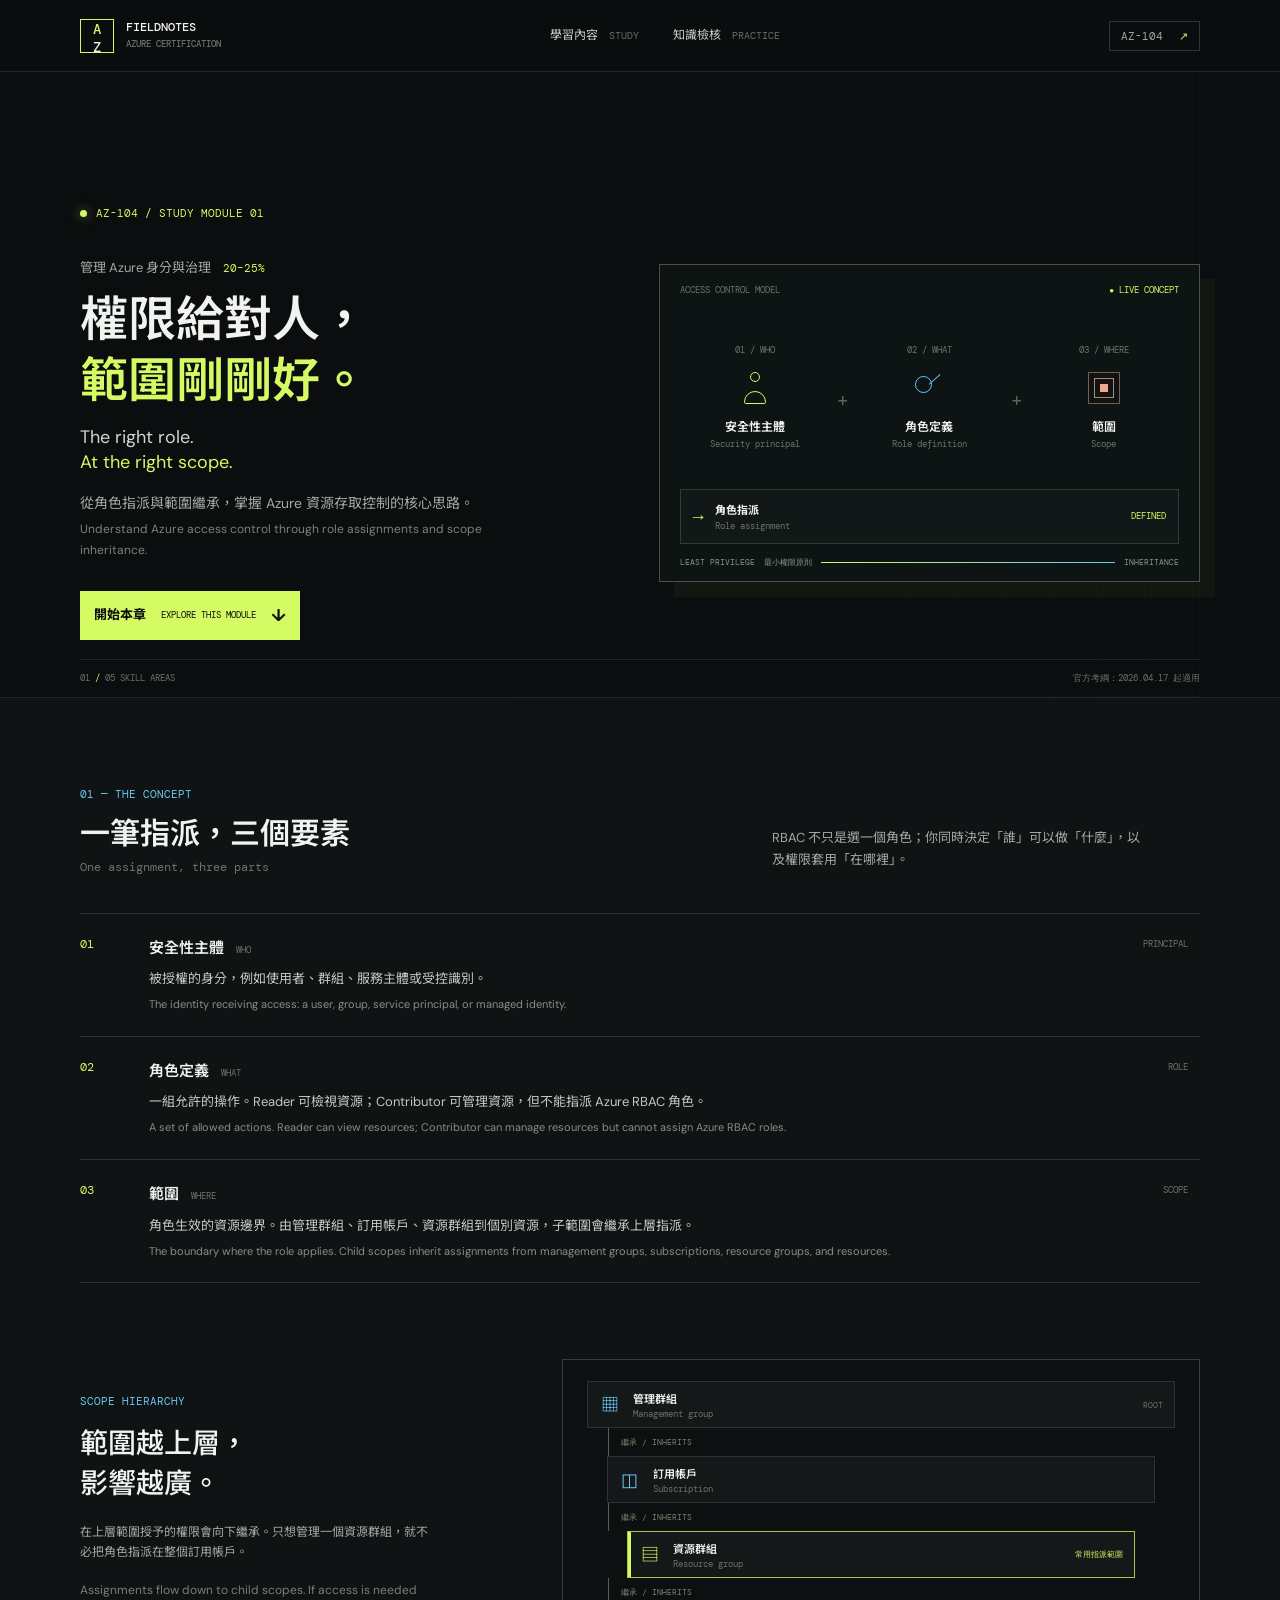
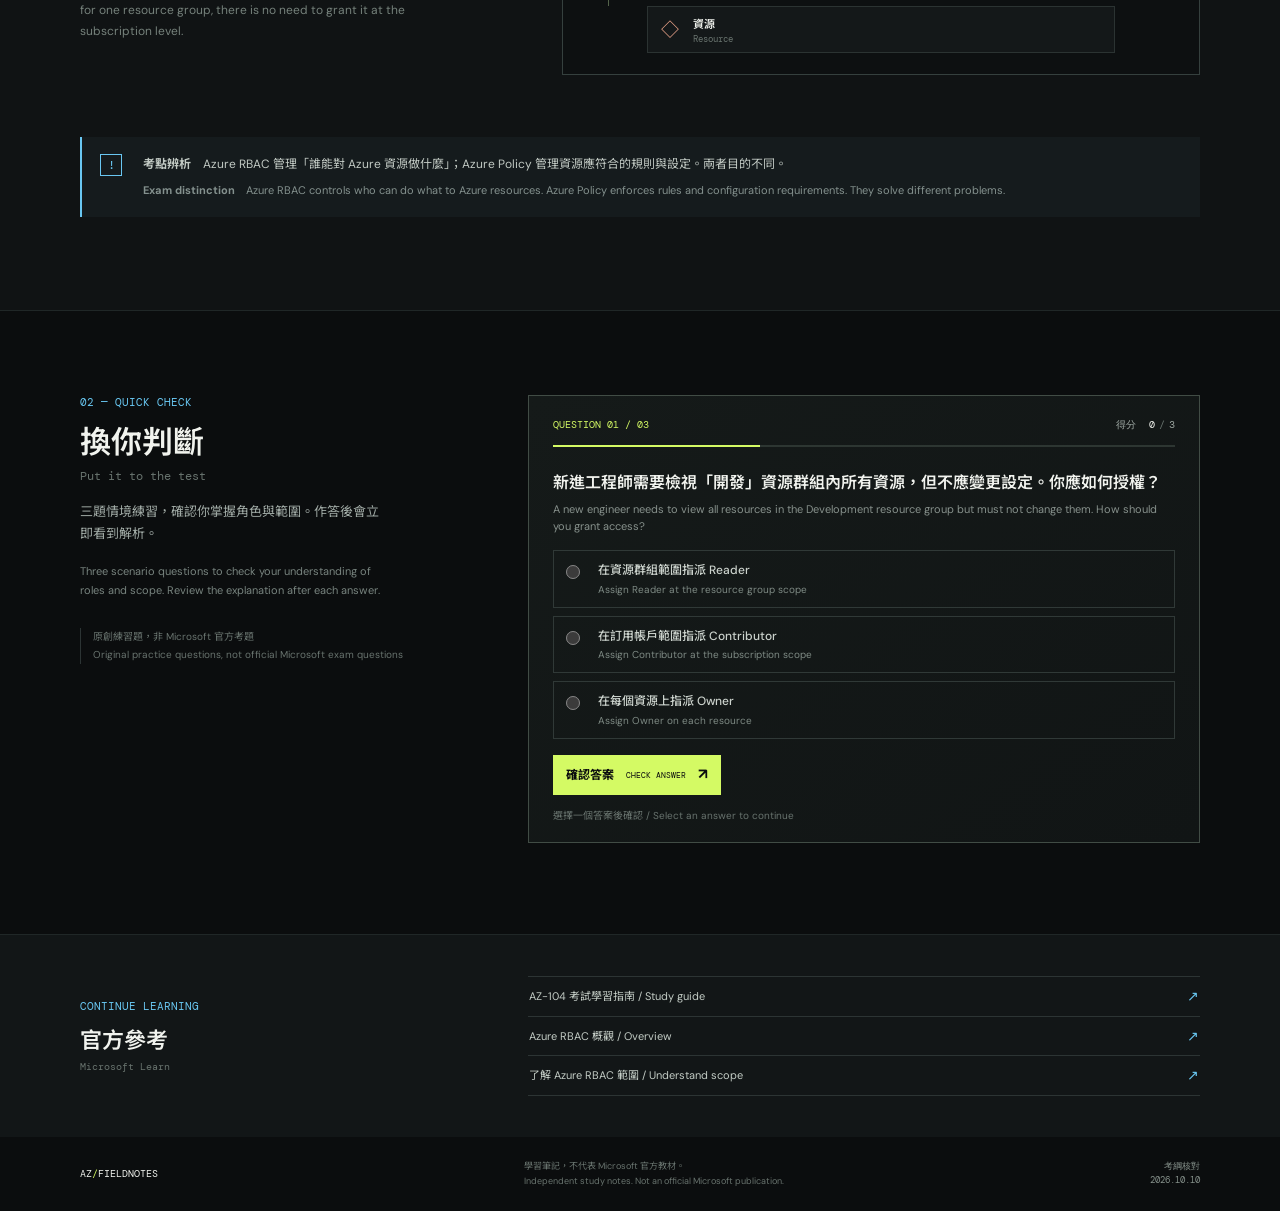
==== index.html @ 45dfb0d2 "feat: add interactive quiz for Azure RBAC concepts with multilingual support - Implemented a quiz fe" ====
<!doctype html>
<html lang="zh-Hant">
  <head>
    <meta charset="utf-8">
    <meta name="viewport" content="width=device-width, initial-scale=1">
    <meta name="theme-color" content="#0b0d0e">
    <meta name="description" content="AZ-104 Azure RBAC 與權限範圍的繁體中文及英文並列學習筆記與互動練習。">
    <link rel="icon" href="data:,">
    <title>RBAC 與權限範圍 | AZ-104 Fieldnotes</title>
    <link rel="preconnect" href="https://fonts.googleapis.com">
    <link rel="preconnect" href="https://fonts.gstatic.com" crossorigin>
    <link href="https://fonts.googleapis.com/css2?family=DM+Mono:wght@400;500&family=DM+Sans:wght@400;500;600;700&family=Noto+Sans+TC:wght@400;500;600;700&display=swap" rel="stylesheet">
    <link rel="stylesheet" href="styles.css">
    <script src="app.js" defer></script>
  </head>
  <body>
    <header class="topbar">
      <a class="brand" href="#top" aria-label="AZ-104 Fieldnotes 首頁">
        <span class="brand-mark">A<span>Z</span></span>
        <span class="brand-name">FIELDNOTES<span>AZURE CERTIFICATION</span></span>
      </a>
      <nav class="top-nav" aria-label="主要導覽">
        <a href="#lesson">學習內容 <span>STUDY</span></a>
        <a href="#practice">知識檢核 <span>PRACTICE</span></a>
      </nav>
      <a class="top-exam" href="https://learn.microsoft.com/zh-tw/credentials/certifications/exams/az-104/" target="_blank" rel="noreferrer">
        AZ-104 <span aria-hidden="true">↗</span>
      </a>
    </header>

    <main id="top">
      <section class="hero wrap" aria-labelledby="page-title">
        <div class="hero-copy">
          <div class="eyebrow"><span class="eyebrow-dot"></span> AZ-104 / STUDY MODULE 01</div>
          <p class="hero-kicker">管理 Azure 身分與治理 <span>20–25%</span></p>
          <h1 id="page-title">權限給對人，<br><em>範圍剛剛好。</em></h1>
          <p class="hero-english">The right role.<br><em>At the right scope.</em></p>
          <p class="hero-summary">從角色指派與範圍繼承，掌握 Azure 資源存取控制的核心思路。</p>
          <p class="hero-summary hero-summary-en">Understand Azure access control through role assignments and scope inheritance.</p>
          <a class="primary-link" href="#lesson">開始本章 <span>EXPLORE THIS MODULE</span><b aria-hidden="true">↓</b></a>
        </div>

        <div class="hero-visual" aria-label="Azure RBAC 角色指派由安全性主體、角色與範圍組成">
          <div class="visual-head"><span>ACCESS CONTROL MODEL</span><span class="live-dot">● LIVE CONCEPT</span></div>
          <div class="assignment-equation">
            <div class="equation-part principal-part">
              <span class="part-index">01 / WHO</span>
              <span class="part-icon icon-person" aria-hidden="true"><i></i><b></b></span>
              <strong>安全性主體</strong>
              <small>Security principal</small>
            </div>
            <span class="equation-plus" aria-hidden="true">+</span>
            <div class="equation-part role-part">
              <span class="part-index">02 / WHAT</span>
              <span class="part-icon icon-key" aria-hidden="true"><i></i><b></b></span>
              <strong>角色定義</strong>
              <small>Role definition</small>
            </div>
            <span class="equation-plus" aria-hidden="true">+</span>
            <div class="equation-part scope-part">
              <span class="part-index">03 / WHERE</span>
              <span class="part-icon icon-scope" aria-hidden="true"><i></i><b></b><em></em></span>
              <strong>範圍</strong>
              <small>Scope</small>
            </div>
          </div>
          <div class="visual-result"><span class="result-arrow" aria-hidden="true">→</span><span><b>角色指派</b><small>Role assignment</small></span><span class="result-state">DEFINED</span></div>
          <div class="visual-foot"><span>LEAST PRIVILEGE</span><span>最小權限原則</span><span class="foot-line"></span><span>INHERITANCE</span></div>
        </div>
        <div class="hero-meta"><span>01 <i>/</i> 05 SKILL AREAS</span><span>官方考綱：2026.04.17 起適用</span></div>
      </section>

      <section class="lesson-section" id="lesson" aria-labelledby="lesson-title">
        <div class="wrap">
          <div class="section-heading">
            <div><p class="section-index">01 — THE CONCEPT</p><h2 id="lesson-title">一筆指派，三個要素<span>One assignment, three parts</span></h2></div>
            <p class="section-intro">RBAC 不只是選一個角色；你同時決定「誰」可以做「什麼」，以及權限套用「在哪裡」。</p>
          </div>

          <div class="concept-grid">
            <article class="concept-item">
              <span class="concept-number">01</span>
              <div><h3>安全性主體 <small>WHO</small></h3><p>被授權的身分，例如使用者、群組、服務主體或受控識別。</p><p class="english-copy">The identity receiving access: a user, group, service principal, or managed identity.</p></div>
              <span class="concept-code">PRINCIPAL</span>
            </article>
            <article class="concept-item">
              <span class="concept-number">02</span>
              <div><h3>角色定義 <small>WHAT</small></h3><p>一組允許的操作。Reader 可檢視資源；Contributor 可管理資源，但不能指派 Azure RBAC 角色。</p><p class="english-copy">A set of allowed actions. Reader can view resources; Contributor can manage resources but cannot assign Azure RBAC roles.</p></div>
              <span class="concept-code">ROLE</span>
            </article>
            <article class="concept-item">
              <span class="concept-number">03</span>
              <div><h3>範圍 <small>WHERE</small></h3><p>角色生效的資源邊界。由管理群組、訂用帳戶、資源群組到個別資源，子範圍會繼承上層指派。</p><p class="english-copy">The boundary where the role applies. Child scopes inherit assignments from management groups, subscriptions, resource groups, and resources.</p></div>
              <span class="concept-code">SCOPE</span>
            </article>
          </div>

          <div class="scope-block">
            <div class="scope-copy"><p class="section-index">SCOPE HIERARCHY</p><h3>範圍越上層，<br>影響越廣。</h3><p>在上層範圍授予的權限會向下繼承。只想管理一個資源群組，就不必把角色指派在整個訂用帳戶。</p><p class="english-copy">Assignments flow down to child scopes. If access is needed for one resource group, there is no need to grant it at the subscription level.</p></div>
            <div class="scope-diagram" aria-label="Azure RBAC 權限範圍由管理群組到訂用帳戶、資源群組、資源逐層縮小">
              <div class="scope-level level-management"><span class="scope-glyph">▦</span><span><b>管理群組</b><small>Management group</small></span><span class="level-tag">ROOT</span></div>
              <div class="scope-branch"><span></span><i>繼承 / INHERITS</i></div>
              <div class="scope-level level-subscription"><span class="scope-glyph">◫</span><span><b>訂用帳戶</b><small>Subscription</small></span></div>
              <div class="scope-branch"><span></span><i>繼承 / INHERITS</i></div>
              <div class="scope-level level-group"><span class="scope-glyph">▤</span><span><b>資源群組</b><small>Resource group</small></span><span class="level-tag target-tag">常用指派範圍</span></div>
              <div class="scope-branch"><span></span><i>繼承 / INHERITS</i></div>
              <div class="scope-level level-resource"><span class="scope-glyph">◇</span><span><b>資源</b><small>Resource</small></span></div>
            </div>
          </div>

          <aside class="exam-note">
            <span class="note-mark">!</span>
            <p><b>考點辨析</b>　Azure RBAC 管理「誰能對 Azure 資源做什麼」；Azure Policy 管理資源應符合的規則與設定。兩者目的不同。</p>
            <p class="english-copy"><b>Exam distinction</b>　Azure RBAC controls who can do what to Azure resources. Azure Policy enforces rules and configuration requirements. They solve different problems.</p>
          </aside>
        </div>
      </section>

      <section class="practice-section" id="practice" aria-labelledby="practice-title">
        <div class="wrap practice-wrap">
          <div class="practice-intro">
            <p class="section-index">02 — QUICK CHECK</p>
            <h2 id="practice-title">換你判斷<span>Put it to the test</span></h2>
            <p>三題情境練習，確認你掌握角色與範圍。作答後會立即看到解析。</p>
            <p class="english-copy">Three scenario questions to check your understanding of roles and scope. Review the explanation after each answer.</p>
            <div class="practice-disclaimer">原創練習題，非 Microsoft 官方考題<br>Original practice questions, not official Microsoft exam questions</div>
          </div>

          <div class="quiz-panel" aria-live="polite">
            <div class="quiz-topline"><span id="question-count">QUESTION 01 / 03</span><span class="quiz-score">得分 <b id="score">0</b><i>/</i>3</span></div>
            <div class="quiz-progress" aria-hidden="true"><span id="progress-bar"></span></div>
            <div id="question-area"></div>
            <div id="feedback" class="feedback" hidden></div>
            <div class="quiz-actions"><button class="check-button" id="check-answer" type="button">確認答案 <span>CHECK ANSWER</span><b aria-hidden="true">↗</b></button><button class="next-button" id="next-question" type="button" hidden>下一題 <span>NEXT QUESTION</span><b aria-hidden="true">→</b></button></div>
            <p class="quiz-hint" id="quiz-hint">選擇一個答案後確認 / Select an answer to continue</p>
          </div>
        </div>
      </section>

      <section class="sources-section" aria-labelledby="sources-title">
        <div class="wrap sources-wrap">
          <div><p class="section-index">CONTINUE LEARNING</p><h2 id="sources-title">官方參考<span>Microsoft Learn</span></h2></div>
          <div class="source-links">
            <a href="https://learn.microsoft.com/en-us/credentials/certifications/resources/study-guides/az-104" target="_blank" rel="noreferrer"><span>AZ-104 考試學習指南 / Study guide</span><b aria-hidden="true">↗</b></a>
            <a href="https://learn.microsoft.com/en-us/azure/role-based-access-control/overview" target="_blank" rel="noreferrer"><span>Azure RBAC 概觀 / Overview</span><b aria-hidden="true">↗</b></a>
            <a href="https://learn.microsoft.com/en-us/azure/role-based-access-control/scope-overview" target="_blank" rel="noreferrer"><span>了解 Azure RBAC 範圍 / Understand scope</span><b aria-hidden="true">↗</b></a>
          </div>
        </div>
      </section>
    </main>

    <footer class="footer wrap"><a class="footer-brand" href="#top">AZ<span>/</span>FIELDNOTES</a><span>學習筆記，不代表 Microsoft 官方教材。<br>Independent study notes. Not an official Microsoft publication.</span><span class="updated">考綱核對<br>2026.10.10</span></footer>
  </body>
</html>
---- styles.css ----
@import url('https://fonts.googleapis.com/css2?family=DM+Mono:wght@400;500&family=DM+Sans:wght@400;500;600;700&family=Noto+Sans+TC:wght@400;500;600;700&display=swap');

:root {
  color-scheme: dark;
  --ink: #0b0d0e;
  --ink-raised: #111516;
  --panel: #151a1b;
  --line: #2c3434;
  --line-soft: #202727;
  --white: #f1f3ee;
  --muted: #a0aaa5;
  --quiet: #68736e;
  --lime: #d4fa64;
  --azure: #69c7f2;
  --red: #ff806e;
  --font-body: 'DM Sans', 'Noto Sans TC', sans-serif;
  --font-mono: 'DM Mono', monospace;
}

* { box-sizing: border-box; }
[hidden] { display: none !important; }
html { scroll-behavior: smooth; scroll-padding-top: 82px; }
body { margin: 0; background: var(--ink); color: var(--white); font-family: var(--font-body); font-size: 15px; line-height: 1.7; }
button, a { font: inherit; }
a { color: inherit; }
.wrap { width: min(1120px, calc(100% - 64px)); margin-inline: auto; }

.topbar { height: 72px; padding: 0 max(32px, calc((100vw - 1120px) / 2)); display: flex; align-items: center; justify-content: space-between; border-bottom: 1px solid var(--line-soft); background: rgba(11, 13, 14, .94); position: sticky; top: 0; z-index: 10; backdrop-filter: blur(14px); }
.brand { display: flex; align-items: center; gap: 12px; text-decoration: none; }
.brand-mark { width: 34px; height: 34px; display: grid; place-items: center; border: 1px solid var(--lime); color: var(--lime); font: 500 14px var(--font-mono); letter-spacing: 0; }
.brand-mark span { color: var(--white); }
.brand-name { font: 500 12px/1.3 var(--font-mono); letter-spacing: 0; }
.brand-name span { display: block; margin-top: 3px; color: var(--quiet); font-size: 9px; }
.top-nav { display: flex; align-items: center; gap: 34px; }
.top-nav a { color: #cad0ca; font-size: 12px; text-decoration: none; }
.top-nav a span { margin-left: 8px; color: var(--quiet); font: 10px var(--font-mono); }
.top-exam { border: 1px solid var(--line); padding: 7px 11px; color: var(--muted); font: 11px var(--font-mono); text-decoration: none; }
.top-exam span { padding-left: 9px; color: var(--lime); }

.hero { min-height: 625px; padding-top: 77px; display: grid; grid-template-columns: 1fr 1.06fr; column-gap: 68px; align-items: center; position: relative; background-image: linear-gradient(rgba(226, 244, 225, .027) 1px, transparent 1px), linear-gradient(90deg, rgba(226, 244, 225, .027) 1px, transparent 1px); background-size: 48px 48px; background-position: center 0; }
.hero::before { content: ''; position: absolute; inset: 0; pointer-events: none; background: linear-gradient(90deg, var(--ink) 0%, rgba(11, 13, 14, .88) 37%, rgba(11, 13, 14, .4) 100%); }
.hero-copy, .hero-visual { position: relative; z-index: 1; }
.eyebrow, .section-index { color: var(--lime); font: 11px var(--font-mono); letter-spacing: 0; }
.eyebrow { display: flex; align-items: center; gap: 9px; }
.eyebrow-dot { width: 7px; height: 7px; border-radius: 50%; background: var(--lime); box-shadow: 0 0 12px rgba(212, 250, 100, .56); }
.hero-kicker { margin: 37px 0 11px; color: var(--muted); font-size: 13px; }
.hero-kicker span { margin-left: 9px; color: var(--lime); font: 11px var(--font-mono); }
h1 { margin: 0; font-size: 48px; line-height: 1.27; font-weight: 600; letter-spacing: 0; }
h1 em, .hero-english em { color: var(--lime); font-style: normal; }
.hero-english { margin: 13px 0 17px; color: #d1d8d1; font-size: 18px; line-height: 1.4; }
.hero-english em { color: var(--lime); }
.hero-summary { max-width: 430px; margin: 0; color: var(--muted); font-size: 14px; }
.hero-summary-en { margin-top: 3px; color: #78837e; font-size: 12px; }
.primary-link { display: inline-flex; align-items: center; gap: 15px; margin-top: 31px; padding: 10px 14px; background: var(--lime); color: var(--ink); font-size: 13px; font-weight: 700; text-decoration: none; transition: background .2s, transform .2s; }
.primary-link:hover { background: #e1ff91; transform: translateY(-2px); }
.primary-link span { font: 9px var(--font-mono); }
.primary-link b { font-size: 17px; }

.hero-visual { min-height: 294px; padding: 19px 20px 13px; border: 1px solid #46524b; background: rgba(16, 21, 21, .92); box-shadow: 15px 15px 0 rgba(212, 250, 100, .045); animation: rise-in .65s ease-out both; }
.visual-head, .visual-foot { display: flex; align-items: center; justify-content: space-between; color: var(--quiet); font: 9px var(--font-mono); }
.live-dot { color: var(--lime); }
.live-dot::first-letter { font-size: 8px; }
.assignment-equation { display: flex; align-items: center; justify-content: space-between; gap: 9px; padding: 48px 4px 39px; }
.equation-part { width: 29%; display: flex; flex-direction: column; align-items: center; text-align: center; }
.part-index { margin-bottom: 15px; color: var(--quiet); font: 9px var(--font-mono); }
.equation-part strong { margin-top: 12px; font-size: 12px; font-weight: 600; }
.equation-part small { color: var(--quiet); font: 9px var(--font-mono); }
.equation-plus { margin-top: 7px; color: #58645e; font: 19px var(--font-mono); }
.part-icon { height: 34px; width: 34px; display: block; position: relative; color: var(--lime); }
.icon-person i { position: absolute; top: 1px; left: 12px; width: 10px; height: 10px; border: 1px solid currentColor; border-radius: 50%; }
.icon-person b { position: absolute; bottom: 1px; left: 6px; width: 22px; height: 13px; border: 1px solid currentColor; border-radius: 13px 13px 2px 2px; }
.icon-key i { position: absolute; top: 5px; left: 3px; width: 17px; height: 17px; border: 1px solid currentColor; border-radius: 50%; }
.icon-key b { position: absolute; top: 13px; left: 17px; width: 15px; height: 1px; background: currentColor; transform: rotate(-42deg); transform-origin: left; }
.icon-scope i, .icon-scope b, .icon-scope em { position: absolute; display: block; border: 1px solid currentColor; }
.icon-scope i { inset: 1px; opacity: .5; }
.icon-scope b { inset: 7px; opacity: .75; }
.icon-scope em { inset: 13px; background: currentColor; }
.role-part .part-icon { color: var(--azure); }
.scope-part .part-icon { color: #f2a78d; }
.visual-result { display: flex; align-items: center; gap: 12px; padding: 11px 12px; border: 1px solid #303a37; background: #121817; }
.result-arrow { color: var(--lime); font: 18px var(--font-mono); }
.visual-result b, .visual-result small { display: block; }
.visual-result b { font-size: 11px; }
.visual-result small { color: var(--quiet); font: 9px var(--font-mono); }
.result-state { margin-left: auto; color: var(--lime); font: 9px var(--font-mono); }
.visual-foot { gap: 9px; margin-top: 13px; color: #89948e; font-size: 8px; }
.visual-foot span:nth-last-child(2) { color: var(--azure); }
.foot-line { flex: 1; height: 1px; background: linear-gradient(90deg, var(--lime), var(--azure)); }
.hero-meta { position: absolute; bottom: 0; left: 0; right: 0; display: flex; justify-content: space-between; padding: 12px 0; border-top: 1px solid var(--line-soft); color: var(--quiet); font: 9px var(--font-mono); }
.hero-meta i { color: var(--lime); font-style: normal; }

.lesson-section { padding: 89px 0 93px; border-top: 1px solid var(--line-soft); background: #101314; }
.section-heading { display: grid; grid-template-columns: 1.2fr .8fr; align-items: end; gap: 50px; margin-bottom: 38px; }
.section-index { margin: 0 0 13px; color: var(--azure); }
h2 { margin: 0; font-size: 30px; line-height: 1.35; font-weight: 600; letter-spacing: 0; }
h2 span { display: block; margin-top: 4px; color: var(--quiet); font: 12px var(--font-mono); }
.section-intro { max-width: 380px; margin: 0 0 3px; color: var(--muted); font-size: 13px; }
.concept-grid { border-top: 1px solid var(--line); }
.concept-item { display: grid; grid-template-columns: 52px 1fr auto; gap: 17px; align-items: start; padding: 22px 12px 22px 0; border-bottom: 1px solid var(--line); }
.concept-number { color: var(--lime); font: 12px var(--font-mono); }
.concept-item h3 { margin: 0 0 7px; font-size: 15px; font-weight: 600; }
.concept-item h3 small { margin-left: 8px; color: var(--quiet); font: 9px var(--font-mono); }
.concept-item p { max-width: 800px; margin: 0; color: #c1c9c3; font-size: 13px; }
.concept-item .english-copy { margin-top: 5px; color: #82908a; font-size: 11px; }
.concept-code { padding-top: 2px; color: var(--quiet); font: 9px var(--font-mono); }
.scope-block { display: grid; grid-template-columns: .78fr 1.22fr; gap: 74px; align-items: center; padding: 76px 0 58px; }
.scope-copy .section-index { margin-bottom: 16px; }
.scope-copy h3 { margin: 0; font-size: 28px; font-weight: 500; line-height: 1.45; }
.scope-copy > p:not(.section-index) { max-width: 355px; margin: 17px 0 0; color: var(--muted); font-size: 12px; }
.scope-copy .english-copy { color: #75817b !important; }
.scope-diagram { padding: 21px 24px; border: 1px solid #35403e; background: #0d1011; }
.scope-level { min-height: 47px; display: flex; align-items: center; gap: 12px; padding: 6px 11px; border: 1px solid #2b3332; background: #141819; }
.scope-glyph { width: 22px; color: var(--azure); font-size: 18px; text-align: center; }
.scope-level b, .scope-level small { display: block; }
.scope-level b { font-size: 11px; font-weight: 600; }
.scope-level small { color: var(--quiet); font: 9px var(--font-mono); }
.level-tag { margin-left: auto; color: var(--quiet); font: 8px var(--font-mono); }
.target-tag { color: var(--lime); }
.level-management { margin-inline: 0; }
.level-subscription { margin-inline: 20px; }
.level-group { margin-inline: 40px; border-color: #a6c64d; box-shadow: inset 3px 0 var(--lime); }
.level-resource { margin-inline: 60px; }
.level-group .scope-glyph { color: var(--lime); }
.level-resource .scope-glyph { color: #f2a78d; }
.scope-branch { height: 28px; margin-left: 21px; display: flex; align-items: center; gap: 12px; }
.scope-branch span { width: 1px; height: 100%; background: #53634a; }
.scope-branch i { color: #77836f; font: 8px var(--font-mono); font-style: normal; }
.exam-note { display: grid; grid-template-columns: 31px 1fr; align-items: start; column-gap: 12px; margin-top: 4px; padding: 17px 18px; border-left: 2px solid var(--azure); background: #151b1d; }
.note-mark { width: 22px; height: 22px; display: grid; place-items: center; border: 1px solid var(--azure); color: var(--azure); font: 12px var(--font-mono); }
.exam-note p { margin: 0; color: #c1c9c3; font-size: 12px; }
.exam-note .english-copy { grid-column: 2; margin-top: 5px; color: #84918e; font-size: 11px; }

.practice-section { padding: 84px 0 91px; border-top: 1px solid var(--line-soft); background: #0b0d0e; }
.practice-wrap { display: grid; grid-template-columns: .72fr 1.28fr; gap: 70px; align-items: start; }
.practice-intro h2 { font-size: 31px; }
.practice-intro > p:not(.section-index) { max-width: 310px; margin: 17px 0 0; color: var(--muted); font-size: 13px; }
.practice-intro .english-copy { color: #78847f !important; font-size: 11px !important; }
.practice-disclaimer { margin-top: 29px; padding-left: 12px; border-left: 1px solid var(--line); color: var(--quiet); font-size: 10px; line-height: 1.8; }
.quiz-panel { min-height: 394px; padding: 22px 24px 18px; border: 1px solid #414c45; background: linear-gradient(145deg, #151a19, #111515); }
.quiz-topline { display: flex; justify-content: space-between; color: var(--lime); font: 10px var(--font-mono); }
.quiz-score { color: var(--muted); }
.quiz-score b { padding-left: 7px; color: var(--white); font-weight: 400; }
.quiz-score i { padding-inline: 4px; color: var(--quiet); font-style: normal; }
.quiz-progress { height: 2px; margin: 13px 0 24px; background: #2d3632; }
.quiz-progress span { display: block; width: 33.333%; height: 100%; background: var(--lime); transition: width .35s ease; }
.question-heading { margin: 0 0 13px; color: var(--white); font-size: 16px; font-weight: 600; line-height: 1.5; }
.question-heading-en { margin: -7px 0 16px; color: #87918c; font-size: 11px; line-height: 1.5; }
.answer-list { display: grid; gap: 8px; }
.answer-option { display: grid; grid-template-columns: 22px 1fr; gap: 10px; align-items: start; padding: 10px 12px; border: 1px solid #303937; color: #cbd2cc; cursor: pointer; transition: border-color .18s, background .18s; }
.answer-option:hover { border-color: #73826f; background: rgba(212, 250, 100, .035); }
.answer-option:has(input:checked) { border-color: var(--lime); background: rgba(212, 250, 100, .07); }
.answer-option input { width: 14px; height: 14px; margin: 4px 0 0; accent-color: var(--lime); }
.answer-option strong, .answer-option small { display: block; }
.answer-option strong { font-size: 12px; font-weight: 500; line-height: 1.55; }
.answer-option small { margin-top: 2px; color: #7e8a84; font-size: 10px; line-height: 1.5; }
.feedback { margin-top: 13px; padding: 11px 12px; border-left: 2px solid var(--lime); background: rgba(212, 250, 100, .06); color: #d6dfd5; font-size: 11px; }
.feedback.is-incorrect { border-color: var(--red); background: rgba(255, 128, 110, .07); }
.feedback strong, .feedback span { display: block; }
.feedback span { margin-top: 3px; color: #98a49d; }
.quiz-actions { display: flex; gap: 10px; margin-top: 16px; }
.check-button, .next-button { min-height: 40px; display: inline-flex; align-items: center; gap: 12px; padding: 0 13px; border: 0; background: var(--lime); color: var(--ink); cursor: pointer; font-size: 12px; font-weight: 700; }
.check-button span, .next-button span { font: 8px var(--font-mono); }
.check-button b, .next-button b { font-size: 15px; }
.check-button:hover, .next-button:hover { background: #e3ff9a; }
.check-button:disabled { background: #414a42; color: #aab3a8; cursor: not-allowed; }
.next-button { background: var(--azure); }
.next-button:hover { background: #a0e0fb; }
.quiz-hint { margin: 12px 0 0; color: var(--quiet); font-size: 10px; }
.result-screen { padding: 24px 0 3px; }
.result-screen .result-number { color: var(--lime); font: 38px var(--font-mono); }
.result-screen h3 { margin: 6px 0; font-size: 19px; }
.result-screen p { margin: 7px 0 0; color: var(--muted); font-size: 12px; }
.retry-button { margin-top: 15px; padding: 9px 12px; border: 1px solid var(--line); background: transparent; color: var(--white); cursor: pointer; font-size: 11px; }
.retry-button:hover { border-color: var(--lime); color: var(--lime); }

.sources-section { padding: 41px 0; border-top: 1px solid var(--line-soft); background: #121617; }
.sources-wrap { display: grid; grid-template-columns: .72fr 1.28fr; gap: 70px; align-items: center; }
.sources-wrap h2 { font-size: 22px; }
.sources-wrap h2 span { font-size: 10px; }
.source-links { border-top: 1px solid var(--line); }
.source-links a { display: flex; justify-content: space-between; padding: 10px 1px; border-bottom: 1px solid var(--line); color: #c3ccc5; font-size: 11px; text-decoration: none; }
.source-links a b { color: var(--azure); font: 14px var(--font-mono); }
.source-links a:hover { color: var(--lime); }
.footer { min-height: 74px; display: flex; justify-content: space-between; align-items: center; color: var(--quiet); font-size: 9px; }
.footer-brand { color: var(--white); font: 10px var(--font-mono); text-decoration: none; }
.footer-brand span { color: var(--lime); }
.footer .updated { color: #86918b; font: 9px/1.5 var(--font-mono); text-align: right; }

@keyframes rise-in { from { opacity: 0; transform: translateY(10px); } to { opacity: 1; transform: translateY(0); } }

@media (max-width: 800px) {
  .wrap { width: min(100% - 40px, 620px); }
  .topbar { height: 62px; padding-inline: 20px; }
  .top-nav { gap: 16px; }
  .top-nav a { font-size: 11px; }
  .top-nav a span { display: none; }
  .hero { min-height: unset; grid-template-columns: 1fr; gap: 35px; padding-top: 58px; padding-bottom: 67px; }
  .hero-copy { max-width: 530px; }
  .hero-visual { width: min(100%, 520px); justify-self: center; }
  .hero-meta { bottom: 0; }
  .section-heading { grid-template-columns: 1fr; gap: 16px; }
  .section-intro { max-width: 560px; }
  .scope-block { grid-template-columns: 1fr; gap: 28px; padding-top: 57px; }
  .scope-copy { display: grid; grid-template-columns: 1fr 1fr; gap: 4px 24px; }
  .scope-copy .section-index { grid-column: 1 / -1; }
  .scope-copy h3 { grid-row: span 2; }
  .scope-copy > p:not(.section-index) { margin-top: 0; }
  .practice-wrap, .sources-wrap { grid-template-columns: 1fr; gap: 30px; }
  .practice-intro > p:not(.section-index) { max-width: 550px; }
  .practice-disclaimer { margin-top: 18px; }
}

@media (max-width: 520px) {
  body { font-size: 14px; }
  .wrap { width: calc(100% - 36px); }
  .topbar { padding-inline: 18px; }
  .brand { gap: 8px; }
  .brand-mark { width: 30px; height: 30px; font-size: 12px; }
  .brand-name { font-size: 10px; }
  .brand-name span { font-size: 7px; }
  .top-nav { gap: 11px; }
  .top-nav a { font-size: 10px; }
  .top-exam { padding: 6px 7px; font-size: 9px; }
  .hero { padding-top: 43px; gap: 28px; }
  .hero-kicker { margin-top: 29px; }
  h1 { font-size: 39px; }
  .hero-english { font-size: 16px; }
  .hero-summary { font-size: 12px; }
  .hero-summary-en { font-size: 10px; }
  .hero-visual { min-height: 0; padding: 14px 12px 11px; }
  .assignment-equation { gap: 4px; padding: 37px 0 28px; }
  .equation-part { width: 31%; }
  .part-index { font-size: 7px; }
  .equation-part strong { font-size: 10px; }
  .equation-part small { font-size: 7px; }
  .equation-plus { font-size: 15px; }
  .visual-foot { gap: 5px; font-size: 7px; }
  .hero-meta { font-size: 7px; }
  .lesson-section, .practice-section { padding: 62px 0; }
  h2 { font-size: 25px; }
  .concept-item { grid-template-columns: 31px 1fr; gap: 9px; padding: 18px 0; }
  .concept-code { display: none; }
  .concept-item p { font-size: 12px; }
  .concept-item .english-copy { font-size: 10px; }
  .scope-block { gap: 23px; padding: 47px 0 38px; }
  .scope-copy { display: block; }
  .scope-copy h3 { font-size: 24px; }
  .scope-copy > p:not(.section-index) { margin-top: 12px; }
  .scope-diagram { padding: 15px 10px; }
  .level-subscription { margin-inline: 13px; }
  .level-group { margin-inline: 25px; }
  .level-resource { margin-inline: 37px; }
  .level-tag { font-size: 7px; }
  .scope-level { gap: 7px; padding-inline: 7px; }
  .scope-level b { font-size: 10px; }
  .scope-level small { font-size: 7px; }
  .exam-note { padding: 12px; column-gap: 8px; }
  .exam-note p { font-size: 10px; }
  .exam-note .english-copy { font-size: 9px; }
  .practice-wrap { gap: 24px; }
  .practice-intro h2 { font-size: 27px; }
  .quiz-panel { min-height: 0; padding: 17px 13px 15px; }
  .question-heading { font-size: 14px; }
  .answer-option { grid-template-columns: 18px 1fr; gap: 7px; padding: 9px; }
  .answer-option strong { font-size: 11px; }
  .answer-option small { font-size: 9px; }
  .check-button, .next-button { gap: 8px; padding-inline: 9px; font-size: 11px; }
  .check-button span, .next-button span { font-size: 7px; }
  .sources-wrap { gap: 20px; }
  .footer { gap: 10px; }
  .footer > span:nth-child(2) { max-width: 55%; }
}

@media (prefers-reduced-motion: reduce) {
  *, *::before, *::after { scroll-behavior: auto !important; animation-duration: .01ms !important; animation-iteration-count: 1 !important; transition-duration: .01ms !important; }
}
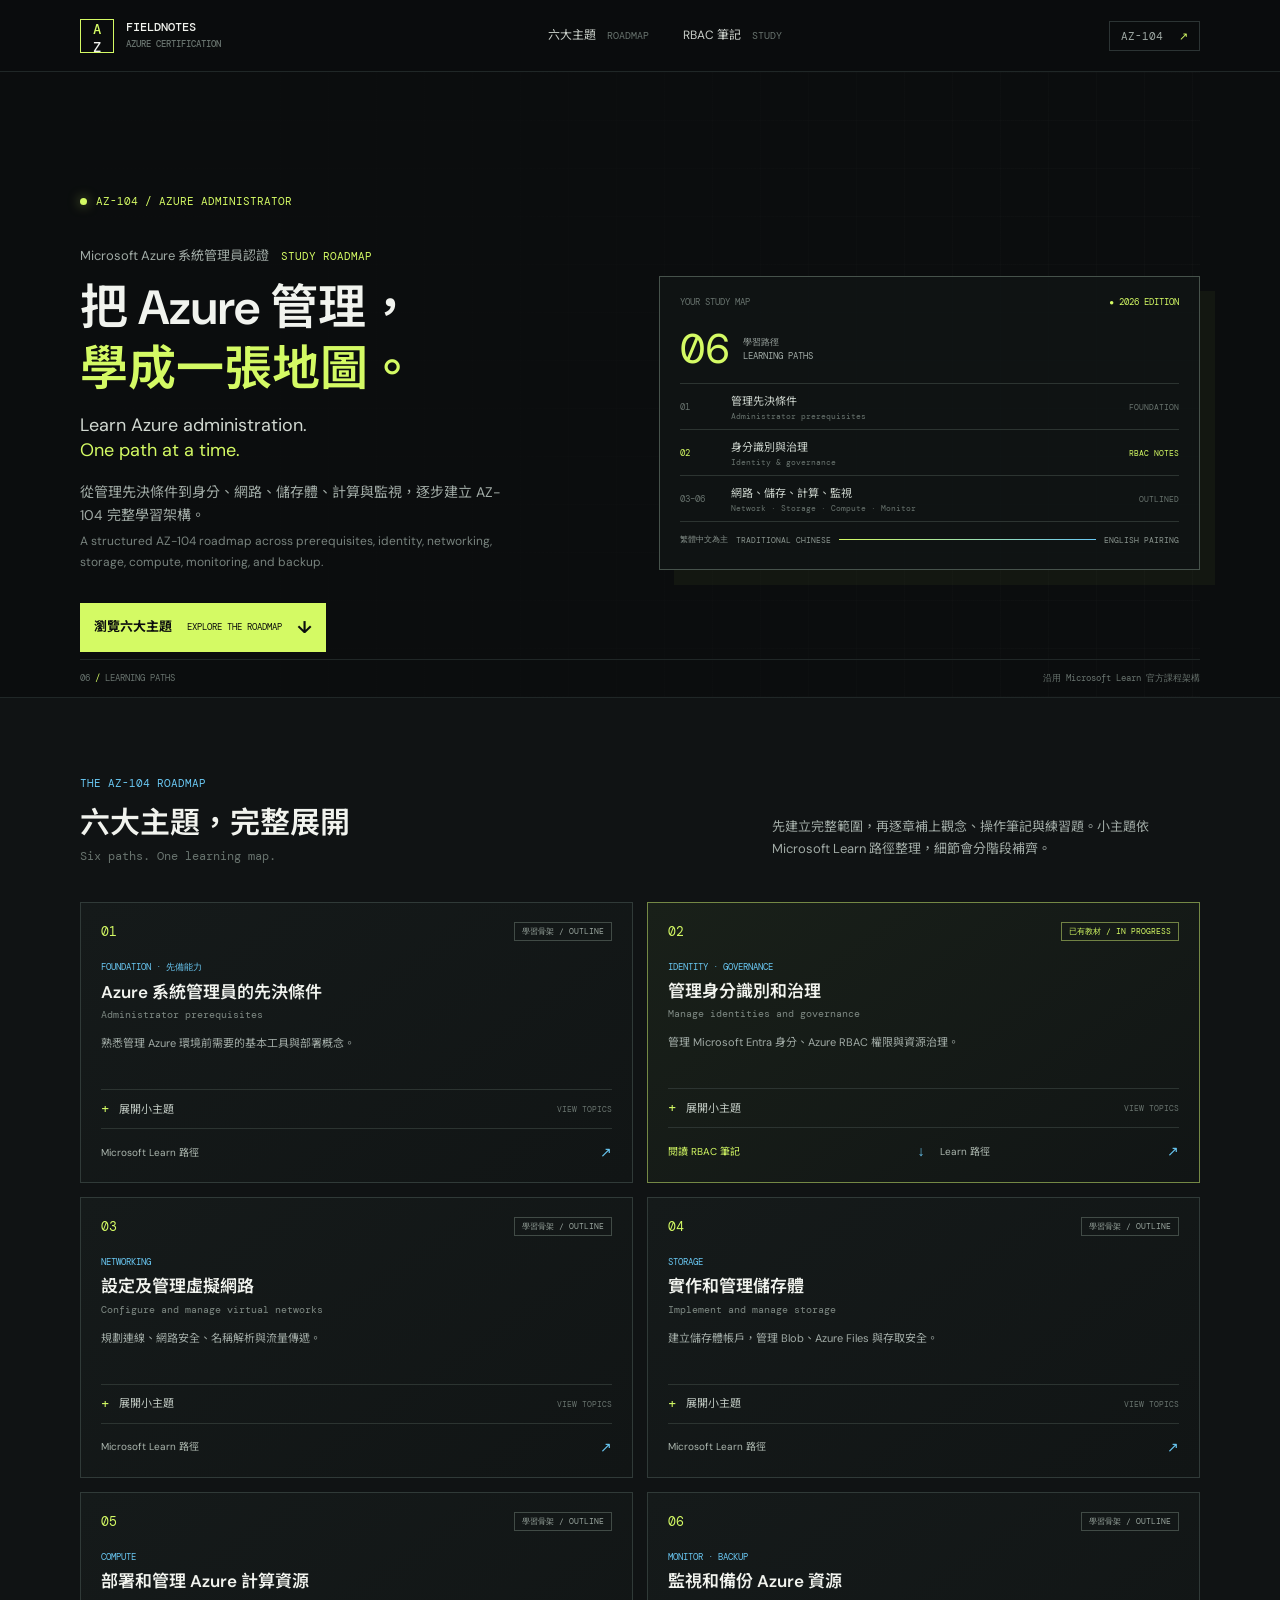
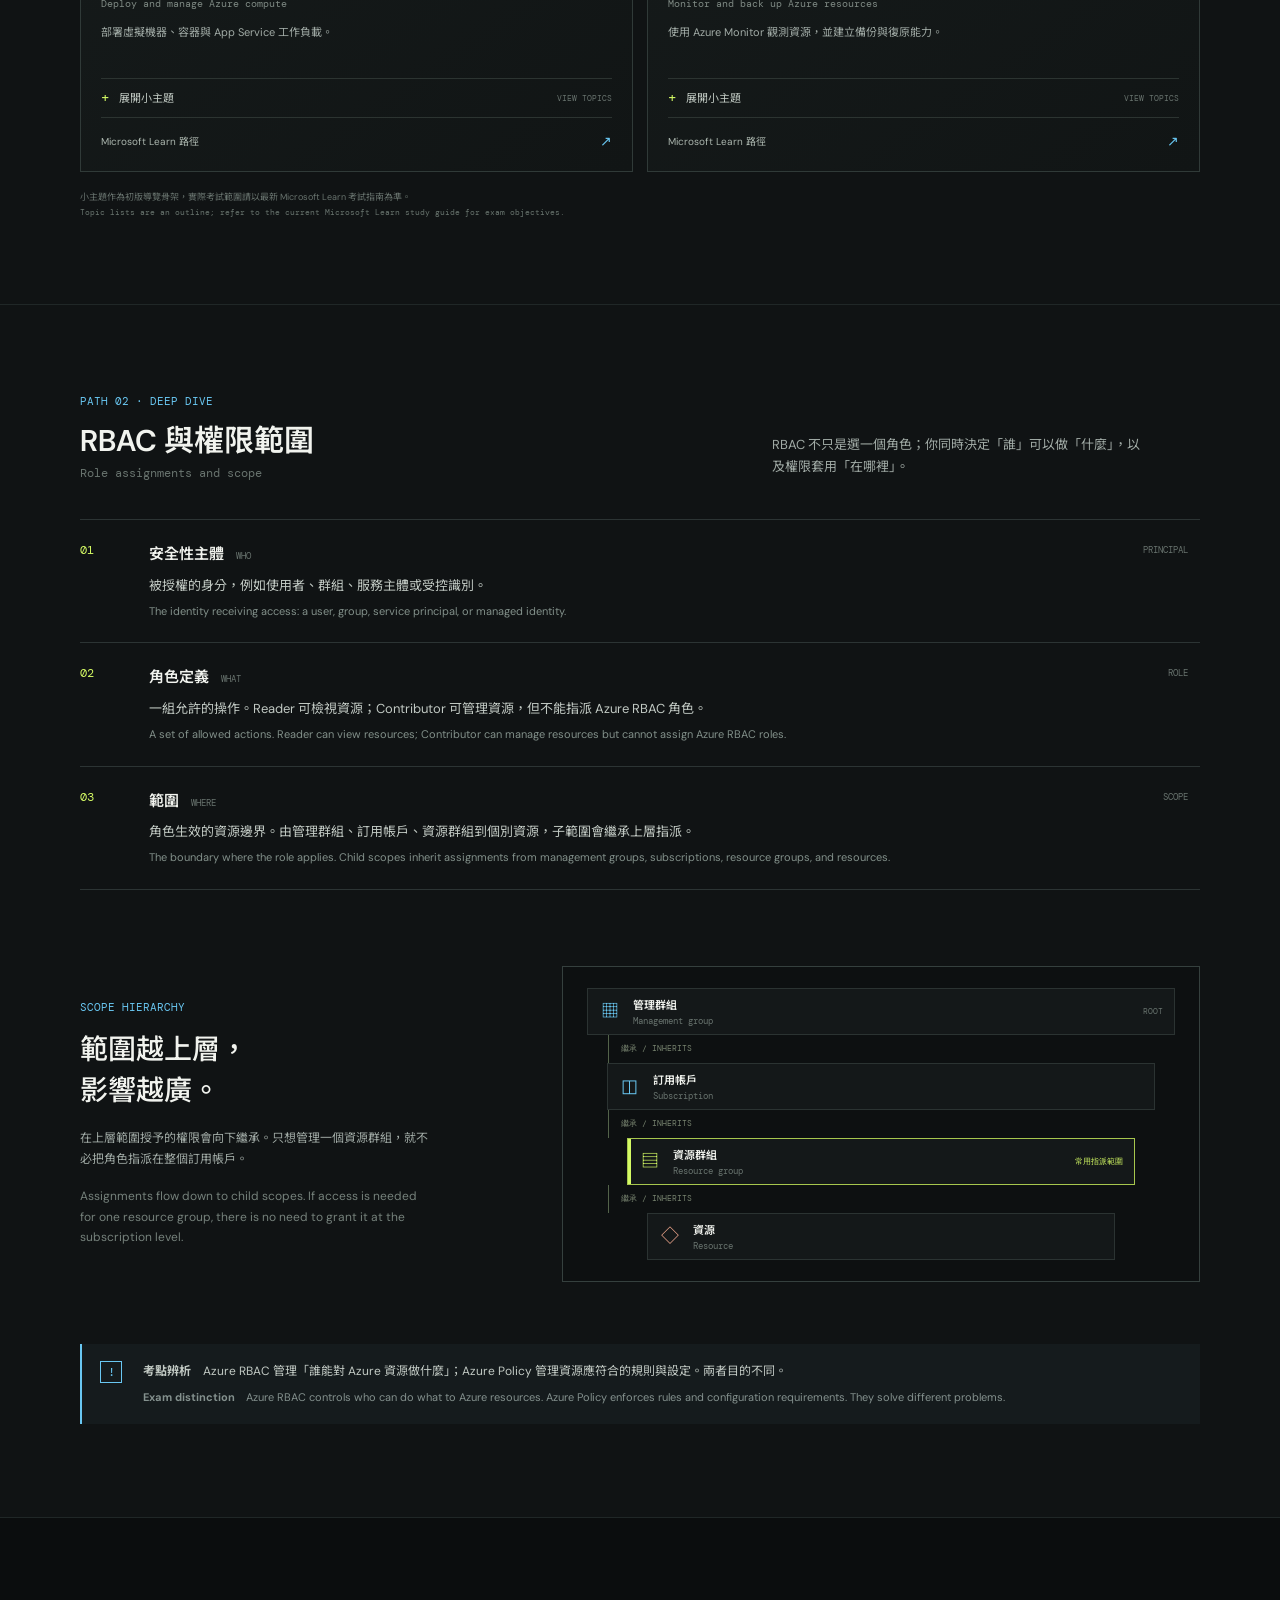
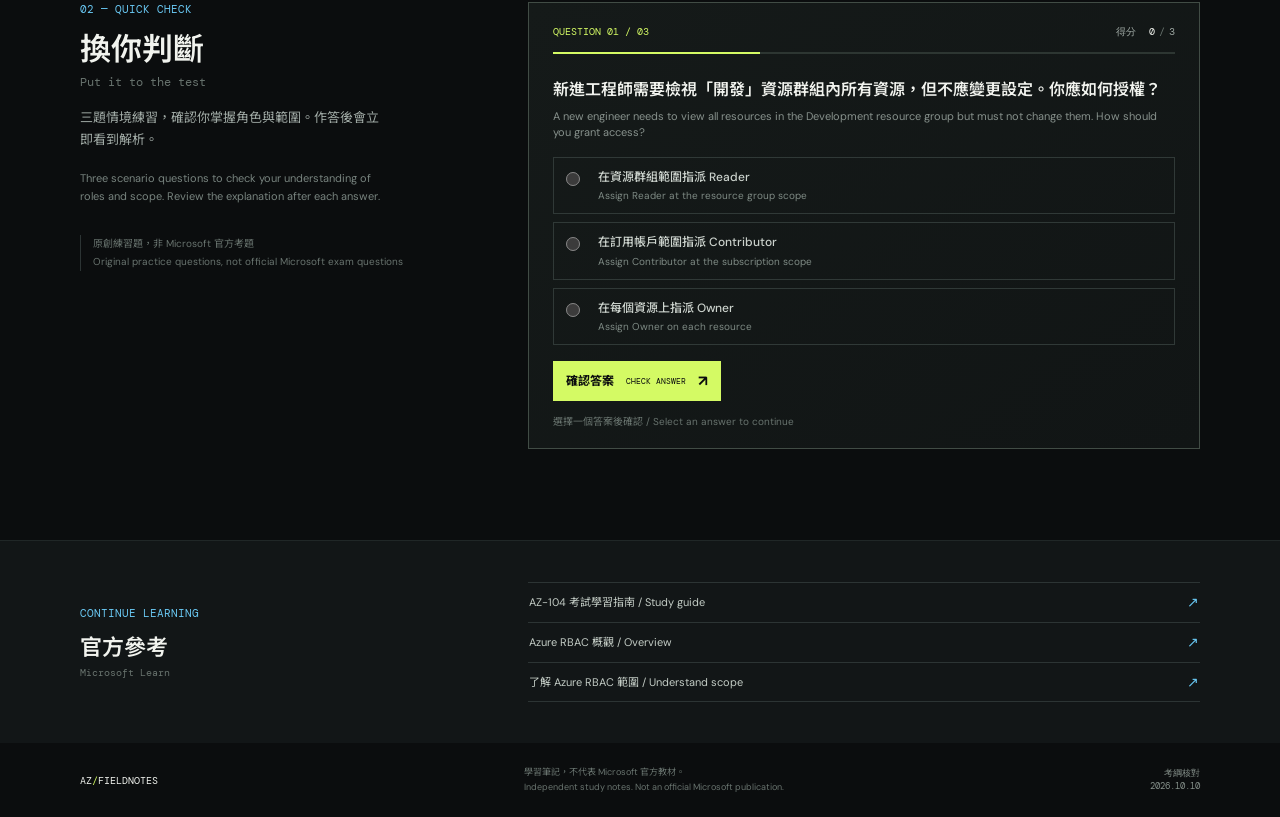
==== commit 4cfec068: "feat: enhance README and index.html for AZ-104 learning paths and update styles for curriculum secti" ====
--- a/index.html
+++ b/index.html
@@ -4,9 +4,9 @@
     <meta charset="utf-8">
     <meta name="viewport" content="width=device-width, initial-scale=1">
     <meta name="theme-color" content="#0b0d0e">
-    <meta name="description" content="AZ-104 Azure RBAC 與權限範圍的繁體中文及英文並列學習筆記與互動練習。">
+    <meta name="description" content="AZ-104 Azure 系統管理員繁體中文學習地圖，涵蓋六大學習路徑、中英並列主題與互動練習。">
     <link rel="icon" href="data:,">
-    <title>RBAC 與權限範圍 | AZ-104 Fieldnotes</title>
+    <title>AZ-104 學習地圖 | Azure Fieldnotes</title>
     <link rel="preconnect" href="https://fonts.googleapis.com">
     <link rel="preconnect" href="https://fonts.gstatic.com" crossorigin>
     <link href="https://fonts.googleapis.com/css2?family=DM+Mono:wght@400;500&family=DM+Sans:wght@400;500;600;700&family=Noto+Sans+TC:wght@400;500;600;700&display=swap" rel="stylesheet">
@@ -20,8 +20,8 @@
         <span class="brand-name">FIELDNOTES<span>AZURE CERTIFICATION</span></span>
       </a>
       <nav class="top-nav" aria-label="主要導覽">
-        <a href="#lesson">學習內容 <span>STUDY</span></a>
-        <a href="#practice">知識檢核 <span>PRACTICE</span></a>
+        <a href="#curriculum">六大主題 <span>ROADMAP</span></a>
+        <a href="#lesson">RBAC 筆記 <span>STUDY</span></a>
       </nav>
       <a class="top-exam" href="https://learn.microsoft.com/zh-tw/credentials/certifications/exams/az-104/" target="_blank" rel="noreferrer">
         AZ-104 <span aria-hidden="true">↗</span>
@@ -31,49 +31,98 @@
     <main id="top">
       <section class="hero wrap" aria-labelledby="page-title">
         <div class="hero-copy">
-          <div class="eyebrow"><span class="eyebrow-dot"></span> AZ-104 / STUDY MODULE 01</div>
-          <p class="hero-kicker">管理 Azure 身分與治理 <span>20–25%</span></p>
-          <h1 id="page-title">權限給對人，<br><em>範圍剛剛好。</em></h1>
-          <p class="hero-english">The right role.<br><em>At the right scope.</em></p>
-          <p class="hero-summary">從角色指派與範圍繼承，掌握 Azure 資源存取控制的核心思路。</p>
-          <p class="hero-summary hero-summary-en">Understand Azure access control through role assignments and scope inheritance.</p>
-          <a class="primary-link" href="#lesson">開始本章 <span>EXPLORE THIS MODULE</span><b aria-hidden="true">↓</b></a>
-        </div>
-
-        <div class="hero-visual" aria-label="Azure RBAC 角色指派由安全性主體、角色與範圍組成">
-          <div class="visual-head"><span>ACCESS CONTROL MODEL</span><span class="live-dot">● LIVE CONCEPT</span></div>
-          <div class="assignment-equation">
-            <div class="equation-part principal-part">
-              <span class="part-index">01 / WHO</span>
-              <span class="part-icon icon-person" aria-hidden="true"><i></i><b></b></span>
-              <strong>安全性主體</strong>
-              <small>Security principal</small>
-            </div>
-            <span class="equation-plus" aria-hidden="true">+</span>
-            <div class="equation-part role-part">
-              <span class="part-index">02 / WHAT</span>
-              <span class="part-icon icon-key" aria-hidden="true"><i></i><b></b></span>
-              <strong>角色定義</strong>
-              <small>Role definition</small>
-            </div>
-            <span class="equation-plus" aria-hidden="true">+</span>
-            <div class="equation-part scope-part">
-              <span class="part-index">03 / WHERE</span>
-              <span class="part-icon icon-scope" aria-hidden="true"><i></i><b></b><em></em></span>
-              <strong>範圍</strong>
-              <small>Scope</small>
-            </div>
-          </div>
-          <div class="visual-result"><span class="result-arrow" aria-hidden="true">→</span><span><b>角色指派</b><small>Role assignment</small></span><span class="result-state">DEFINED</span></div>
-          <div class="visual-foot"><span>LEAST PRIVILEGE</span><span>最小權限原則</span><span class="foot-line"></span><span>INHERITANCE</span></div>
-        </div>
-        <div class="hero-meta"><span>01 <i>/</i> 05 SKILL AREAS</span><span>官方考綱：2026.04.17 起適用</span></div>
+          <div class="eyebrow"><span class="eyebrow-dot"></span> AZ-104 / AZURE ADMINISTRATOR</div>
+          <p class="hero-kicker">Microsoft Azure 系統管理員認證 <span>STUDY ROADMAP</span></p>
+          <h1 id="page-title">把 Azure 管理，<br><em>學成一張地圖。</em></h1>
+          <p class="hero-english">Learn Azure administration.<br><em>One path at a time.</em></p>
+          <p class="hero-summary">從管理先決條件到身分、網路、儲存體、計算與監視，逐步建立 AZ-104 完整學習架構。</p>
+          <p class="hero-summary hero-summary-en">A structured AZ-104 roadmap across prerequisites, identity, networking, storage, compute, monitoring, and backup.</p>
+          <a class="primary-link" href="#curriculum">瀏覽六大主題 <span>EXPLORE THE ROADMAP</span><b aria-hidden="true">↓</b></a>
+        </div>
+
+        <div class="roadmap-summary" aria-label="六大 AZ-104 學習路徑概況">
+          <div class="roadmap-summary-head"><span>YOUR STUDY MAP</span><span class="live-dot">● 2026 EDITION</span></div>
+          <div class="roadmap-total"><strong>06</strong><span>學習路徑<br>LEARNING PATHS</span></div>
+          <div class="roadmap-mini-list">
+            <div class="mini-path"><span class="mini-number">01</span><span>管理先決條件<small>Administrator prerequisites</small></span><i>FOUNDATION</i></div>
+            <div class="mini-path active"><span class="mini-number">02</span><span>身分識別與治理<small>Identity &amp; governance</small></span><i>RBAC NOTES</i></div>
+            <div class="mini-path"><span class="mini-number">03–06</span><span>網路、儲存、計算、監視<small>Network · Storage · Compute · Monitor</small></span><i>OUTLINED</i></div>
+          </div>
+          <div class="roadmap-summary-foot"><span>繁體中文為主</span><span>TRADITIONAL CHINESE</span><span class="foot-line"></span><span>ENGLISH PAIRING</span></div>
+        </div>
+        <div class="hero-meta"><span>06 <i>/</i> LEARNING PATHS</span><span>沿用 Microsoft Learn 官方課程架構</span></div>
+      </section>
+
+      <section class="curriculum-section" id="curriculum" aria-labelledby="curriculum-title">
+        <div class="wrap">
+          <div class="section-heading curriculum-heading">
+            <div><p class="section-index">THE AZ-104 ROADMAP</p><h2 id="curriculum-title">六大主題，完整展開<span>Six paths. One learning map.</span></h2></div>
+            <p class="section-intro">先建立完整範圍，再逐章補上觀念、操作筆記與練習題。小主題依 Microsoft Learn 路徑整理，細節會分階段補齊。</p>
+          </div>
+
+          <div class="curriculum-grid">
+            <article class="path-card path-foundation">
+              <div class="path-card-top"><span class="path-number">01</span><span class="path-status status-outline">學習骨架 / OUTLINE</span></div>
+              <p class="path-eyebrow">FOUNDATION · 先備能力</p>
+              <h3>Azure 系統管理員的先決條件<span>Administrator prerequisites</span></h3>
+              <p class="path-description">熟悉管理 Azure 環境前需要的基本工具與部署概念。</p>
+              <details class="path-topics"><summary>展開小主題 <span>VIEW TOPICS</span></summary><ul><li>Azure Cloud Shell 簡介 <small>Introduction to Azure Cloud Shell</small></li><li>使用 JSON ARM 範本部署 Azure 基礎結構 <small>Deploy Azure infrastructure with JSON ARM templates</small></li></ul></details>
+              <a class="path-link" href="https://learn.microsoft.com/zh-tw/training/paths/az-104-administrator-prerequisites/" target="_blank" rel="noreferrer">Microsoft Learn 路徑 <b aria-hidden="true">↗</b></a>
+            </article>
+
+            <article class="path-card path-identity path-active">
+              <div class="path-card-top"><span class="path-number">02</span><span class="path-status status-active">已有教材 / IN PROGRESS</span></div>
+              <p class="path-eyebrow">IDENTITY · GOVERNANCE</p>
+              <h3>管理身分識別和治理<span>Manage identities and governance</span></h3>
+              <p class="path-description">管理 Microsoft Entra 身分、Azure RBAC 權限與資源治理。</p>
+              <details class="path-topics"><summary>展開小主題 <span>VIEW TOPICS</span></summary><ul><li>Microsoft Entra ID 與身分識別 <small>Microsoft Entra ID and identities</small></li><li>使用者、群組與自助式密碼重設 <small>Users, groups, and SSPR</small></li><li>Azure 角色型存取控制（RBAC） <small>Azure role-based access control</small></li><li>Azure Policy、標籤與資源鎖定 <small>Azure Policy, tags, and resource locks</small></li><li>訂用帳戶、管理群組與成本管理 <small>Subscriptions, management groups, and cost management</small></li></ul></details>
+              <div class="path-actions"><a class="path-link path-link-primary" href="#lesson">閱讀 RBAC 筆記 <b aria-hidden="true">↓</b></a><a class="path-link" href="https://learn.microsoft.com/zh-tw/training/paths/az-104-manage-identities-governance/" target="_blank" rel="noreferrer">Learn 路徑 <b aria-hidden="true">↗</b></a></div>
+            </article>
+
+            <article class="path-card">
+              <div class="path-card-top"><span class="path-number">03</span><span class="path-status status-outline">學習骨架 / OUTLINE</span></div>
+              <p class="path-eyebrow">NETWORKING</p>
+              <h3>設定及管理虛擬網路<span>Configure and manage virtual networks</span></h3>
+              <p class="path-description">規劃連線、網路安全、名稱解析與流量傳遞。</p>
+              <details class="path-topics"><summary>展開小主題 <span>VIEW TOPICS</span></summary><ul><li>虛擬網路、子網路與對等互連 <small>Virtual networks, subnets, and peering</small></li><li>網路安全性群組與安全規則 <small>Network security groups and rules</small></li><li>Azure DNS 與名稱解析 <small>Azure DNS and name resolution</small></li><li>路由、負載平衡與應用程式閘道 <small>Routing, load balancing, and Application Gateway</small></li><li>網路監看員與連線疑難排解 <small>Network Watcher and connectivity troubleshooting</small></li></ul></details>
+              <a class="path-link" href="https://learn.microsoft.com/zh-tw/training/paths/az-104-manage-virtual-networks/" target="_blank" rel="noreferrer">Microsoft Learn 路徑 <b aria-hidden="true">↗</b></a>
+            </article>
+
+            <article class="path-card">
+              <div class="path-card-top"><span class="path-number">04</span><span class="path-status status-outline">學習骨架 / OUTLINE</span></div>
+              <p class="path-eyebrow">STORAGE</p>
+              <h3>實作和管理儲存體<span>Implement and manage storage</span></h3>
+              <p class="path-description">建立儲存體帳戶，管理 Blob、Azure Files 與存取安全。</p>
+              <details class="path-topics"><summary>展開小主題 <span>VIEW TOPICS</span></summary><ul><li>儲存體帳戶、複寫與端點 <small>Storage accounts, redundancy, and endpoints</small></li><li>Azure Blob 儲存體與存取層 <small>Azure Blob Storage and access tiers</small></li><li>SAS、金鑰與儲存體安全性 <small>SAS, keys, and storage security</small></li><li>Azure Files 與檔案同步 <small>Azure Files and file sync</small></li></ul></details>
+              <a class="path-link" href="https://learn.microsoft.com/zh-tw/training/paths/az-104-manage-storage/" target="_blank" rel="noreferrer">Microsoft Learn 路徑 <b aria-hidden="true">↗</b></a>
+            </article>
+
+            <article class="path-card">
+              <div class="path-card-top"><span class="path-number">05</span><span class="path-status status-outline">學習骨架 / OUTLINE</span></div>
+              <p class="path-eyebrow">COMPUTE</p>
+              <h3>部署和管理 Azure 計算資源<span>Deploy and manage Azure compute</span></h3>
+              <p class="path-description">部署虛擬機器、容器與 App Service 工作負載。</p>
+              <details class="path-topics"><summary>展開小主題 <span>VIEW TOPICS</span></summary><ul><li>ARM 範本與 Bicep 部署 <small>ARM templates and Bicep deployments</small></li><li>虛擬機器、磁碟與可用性 <small>Virtual machines, disks, and availability</small></li><li>虛擬機器擴展集與調整規模 <small>Virtual Machine Scale Sets and scaling</small></li><li>Azure Container Instances 與容器 <small>Azure Container Instances and containers</small></li><li>App Service 方案與 Web Apps <small>App Service plans and web apps</small></li></ul></details>
+              <a class="path-link" href="https://learn.microsoft.com/zh-tw/training/paths/az-104-manage-compute-resources/" target="_blank" rel="noreferrer">Microsoft Learn 路徑 <b aria-hidden="true">↗</b></a>
+            </article>
+
+            <article class="path-card">
+              <div class="path-card-top"><span class="path-number">06</span><span class="path-status status-outline">學習骨架 / OUTLINE</span></div>
+              <p class="path-eyebrow">MONITOR · BACKUP</p>
+              <h3>監視和備份 Azure 資源<span>Monitor and back up Azure resources</span></h3>
+              <p class="path-description">使用 Azure Monitor 觀測資源，並建立備份與復原能力。</p>
+              <details class="path-topics"><summary>展開小主題 <span>VIEW TOPICS</span></summary><ul><li>Azure Monitor 指標、記錄與警示 <small>Azure Monitor metrics, logs, and alerts</small></li><li>監視虛擬機器與診斷資料 <small>Monitor virtual machines and diagnostic data</small></li><li>Recovery Services vault 與備份原則 <small>Recovery Services vaults and backup policies</small></li><li>Azure Backup 還原與復原規劃 <small>Azure Backup restore and recovery planning</small></li></ul></details>
+              <a class="path-link" href="https://learn.microsoft.com/zh-tw/training/paths/az-104-monitor-backup-resources/" target="_blank" rel="noreferrer">Microsoft Learn 路徑 <b aria-hidden="true">↗</b></a>
+            </article>
+          </div>
+          <p class="curriculum-footnote">小主題作為初版導覽骨架，實際考試範圍請以最新 Microsoft Learn 考試指南為準。<span>Topic lists are an outline; refer to the current Microsoft Learn study guide for exam objectives.</span></p>
+        </div>
       </section>
 
       <section class="lesson-section" id="lesson" aria-labelledby="lesson-title">
         <div class="wrap">
           <div class="section-heading">
-            <div><p class="section-index">01 — THE CONCEPT</p><h2 id="lesson-title">一筆指派，三個要素<span>One assignment, three parts</span></h2></div>
+            <div><p class="section-index">PATH 02 · DEEP DIVE</p><h2 id="lesson-title">RBAC 與權限範圍<span>Role assignments and scope</span></h2></div>
             <p class="section-intro">RBAC 不只是選一個角色；你同時決定「誰」可以做「什麼」，以及權限套用「在哪裡」。</p>
           </div>
 
--- a/styles.css
+++ b/styles.css
@@ -55,6 +55,20 @@
 .primary-link:hover { background: #e1ff91; transform: translateY(-2px); }
 .primary-link span { font: 9px var(--font-mono); }
 .primary-link b { font-size: 17px; }
+
+.roadmap-summary { min-height: 294px; padding: 19px 20px 13px; border: 1px solid #46524b; background: rgba(16, 21, 21, .94); box-shadow: 15px 15px 0 rgba(212, 250, 100, .045); animation: rise-in .65s ease-out both; }
+.roadmap-summary-head, .roadmap-summary-foot { display: flex; align-items: center; justify-content: space-between; color: var(--quiet); font: 9px var(--font-mono); }
+.roadmap-total { display: flex; align-items: center; gap: 13px; padding: 20px 0 13px; }
+.roadmap-total strong { color: var(--lime); font: 42px/1 var(--font-mono); }
+.roadmap-total span { color: var(--muted); font: 9px/1.6 var(--font-mono); }
+.roadmap-mini-list { border-top: 1px solid #2c3431; }
+.mini-path { min-height: 46px; display: grid; grid-template-columns: 42px 1fr auto; align-items: center; gap: 9px; border-bottom: 1px solid #2c3431; color: #cbd3cc; font-size: 11px; }
+.mini-number { color: var(--quiet); font: 9px var(--font-mono); }
+.mini-path small { display: block; color: var(--quiet); font: 8px var(--font-mono); }
+.mini-path i { color: var(--quiet); font: 8px var(--font-mono); font-style: normal; }
+.mini-path.active .mini-number, .mini-path.active i { color: var(--lime); }
+.roadmap-summary-foot { gap: 8px; margin-top: 12px; color: #89948e; font-size: 8px; }
+.roadmap-summary-foot .foot-line { min-width: 18px; }
 
 .hero-visual { min-height: 294px; padding: 19px 20px 13px; border: 1px solid #46524b; background: rgba(16, 21, 21, .92); box-shadow: 15px 15px 0 rgba(212, 250, 100, .045); animation: rise-in .65s ease-out both; }
 .visual-head, .visual-foot { display: flex; align-items: center; justify-content: space-between; color: var(--quiet); font: 9px var(--font-mono); }
@@ -88,6 +102,39 @@
 .foot-line { flex: 1; height: 1px; background: linear-gradient(90deg, var(--lime), var(--azure)); }
 .hero-meta { position: absolute; bottom: 0; left: 0; right: 0; display: flex; justify-content: space-between; padding: 12px 0; border-top: 1px solid var(--line-soft); color: var(--quiet); font: 9px var(--font-mono); }
 .hero-meta i { color: var(--lime); font-style: normal; }
+
+.curriculum-section { padding: 78px 0 85px; border-top: 1px solid var(--line-soft); background: #101314; }
+.curriculum-heading { margin-bottom: 34px; }
+.curriculum-grid { display: grid; grid-template-columns: repeat(2, minmax(0, 1fr)); gap: 14px; }
+.path-card { min-width: 0; display: flex; flex-direction: column; padding: 19px 20px 15px; border: 1px solid #303a38; background: linear-gradient(145deg, #151a1a, #111515); transition: border-color .2s, transform .2s; }
+.path-card:hover { border-color: #52615a; transform: translateY(-2px); }
+.path-active { border-color: #748845; background: linear-gradient(145deg, #192019, #111515); }
+.path-card-top { display: flex; align-items: center; justify-content: space-between; gap: 8px; }
+.path-number { color: var(--lime); font: 13px var(--font-mono); }
+.path-status { padding: 3px 7px; border: 1px solid #414b46; color: #98a49d; font: 8px var(--font-mono); }
+.status-active { border-color: #718244; color: var(--lime); }
+.path-eyebrow { margin: 20px 0 6px; color: var(--azure); font: 9px var(--font-mono); }
+.path-card h3 { margin: 0; font-size: 17px; line-height: 1.45; font-weight: 600; }
+.path-card h3 span { display: block; margin-top: 3px; color: #7f8a84; font: 10px/1.5 var(--font-mono); }
+.path-description { min-height: 42px; margin: 12px 0 13px; color: var(--muted); font-size: 11px; }
+.path-topics { border-top: 1px solid #2c3431; border-bottom: 1px solid #2c3431; }
+.path-topics summary { min-height: 38px; display: flex; align-items: center; gap: 10px; color: #c2cbc4; cursor: pointer; font-size: 11px; list-style: none; }
+.path-topics summary::-webkit-details-marker { display: none; }
+.path-topics summary::before { content: '+'; color: var(--lime); font: 14px var(--font-mono); }
+.path-topics[open] summary::before { content: '−'; }
+.path-topics summary span { margin-left: auto; color: var(--quiet); font: 8px var(--font-mono); }
+.path-topics ul { display: grid; gap: 8px; margin: 0; padding: 1px 0 14px 21px; list-style: none; }
+.path-topics li { position: relative; color: #c1c9c3; font-size: 10px; line-height: 1.5; }
+.path-topics li::before { content: ''; position: absolute; top: 8px; left: -12px; width: 4px; height: 4px; background: var(--lime); }
+.path-topics li small { display: block; color: #7e8a84; font: 8px/1.5 var(--font-mono); }
+.path-link { min-height: 38px; display: inline-flex; align-items: center; justify-content: space-between; gap: 12px; margin-top: auto; padding-top: 8px; color: #abb6ae; font-size: 10px; text-decoration: none; }
+.path-link b { color: var(--azure); font: 14px var(--font-mono); }
+.path-link:hover { color: var(--lime); }
+.path-link-primary { color: var(--lime); }
+.path-actions { display: flex; flex-wrap: wrap; justify-content: space-between; gap: 0 15px; }
+.path-actions .path-link { flex: 1 1 auto; }
+.curriculum-footnote { margin: 18px 0 0; color: var(--quiet); font-size: 9px; }
+.curriculum-footnote span { display: block; color: #69756f; font: 8px/1.6 var(--font-mono); }
 
 .lesson-section { padding: 89px 0 93px; border-top: 1px solid var(--line-soft); background: #101314; }
 .section-heading { display: grid; grid-template-columns: 1.2fr .8fr; align-items: end; gap: 50px; margin-bottom: 38px; }
@@ -200,6 +247,10 @@
   .hero-meta { bottom: 0; }
   .section-heading { grid-template-columns: 1fr; gap: 16px; }
   .section-intro { max-width: 560px; }
+  .curriculum-grid { gap: 10px; }
+  .path-card { padding: 16px 14px 12px; }
+  .path-card h3 { font-size: 15px; }
+  .path-card h3 span { font-size: 8px; }
   .scope-block { grid-template-columns: 1fr; gap: 28px; padding-top: 57px; }
   .scope-copy { display: grid; grid-template-columns: 1fr 1fr; gap: 4px 24px; }
   .scope-copy .section-index { grid-column: 1 / -1; }
@@ -227,6 +278,12 @@
   .hero-english { font-size: 16px; }
   .hero-summary { font-size: 12px; }
   .hero-summary-en { font-size: 10px; }
+  .roadmap-summary { min-height: 0; padding: 14px 12px 11px; }
+  .roadmap-total { padding: 16px 0 10px; }
+  .roadmap-total strong { font-size: 36px; }
+  .mini-path { grid-template-columns: 37px 1fr auto; gap: 6px; font-size: 10px; }
+  .mini-path i { font-size: 7px; }
+  .roadmap-summary-foot { gap: 5px; font-size: 7px; }
   .hero-visual { min-height: 0; padding: 14px 12px 11px; }
   .assignment-equation { gap: 4px; padding: 37px 0 28px; }
   .equation-part { width: 31%; }
@@ -237,7 +294,14 @@
   .visual-foot { gap: 5px; font-size: 7px; }
   .hero-meta { font-size: 7px; }
   .lesson-section, .practice-section { padding: 62px 0; }
+  .curriculum-section { padding: 58px 0 62px; }
   h2 { font-size: 25px; }
+  .curriculum-grid { grid-template-columns: 1fr; gap: 11px; }
+  .path-card { padding: 16px 15px 12px; }
+  .path-eyebrow { margin-top: 16px; }
+  .path-card h3 { font-size: 16px; }
+  .path-card h3 span { font-size: 9px; }
+  .path-description { min-height: 0; }
   .concept-item { grid-template-columns: 31px 1fr; gap: 9px; padding: 18px 0; }
   .concept-code { display: none; }
   .concept-item p { font-size: 12px; }
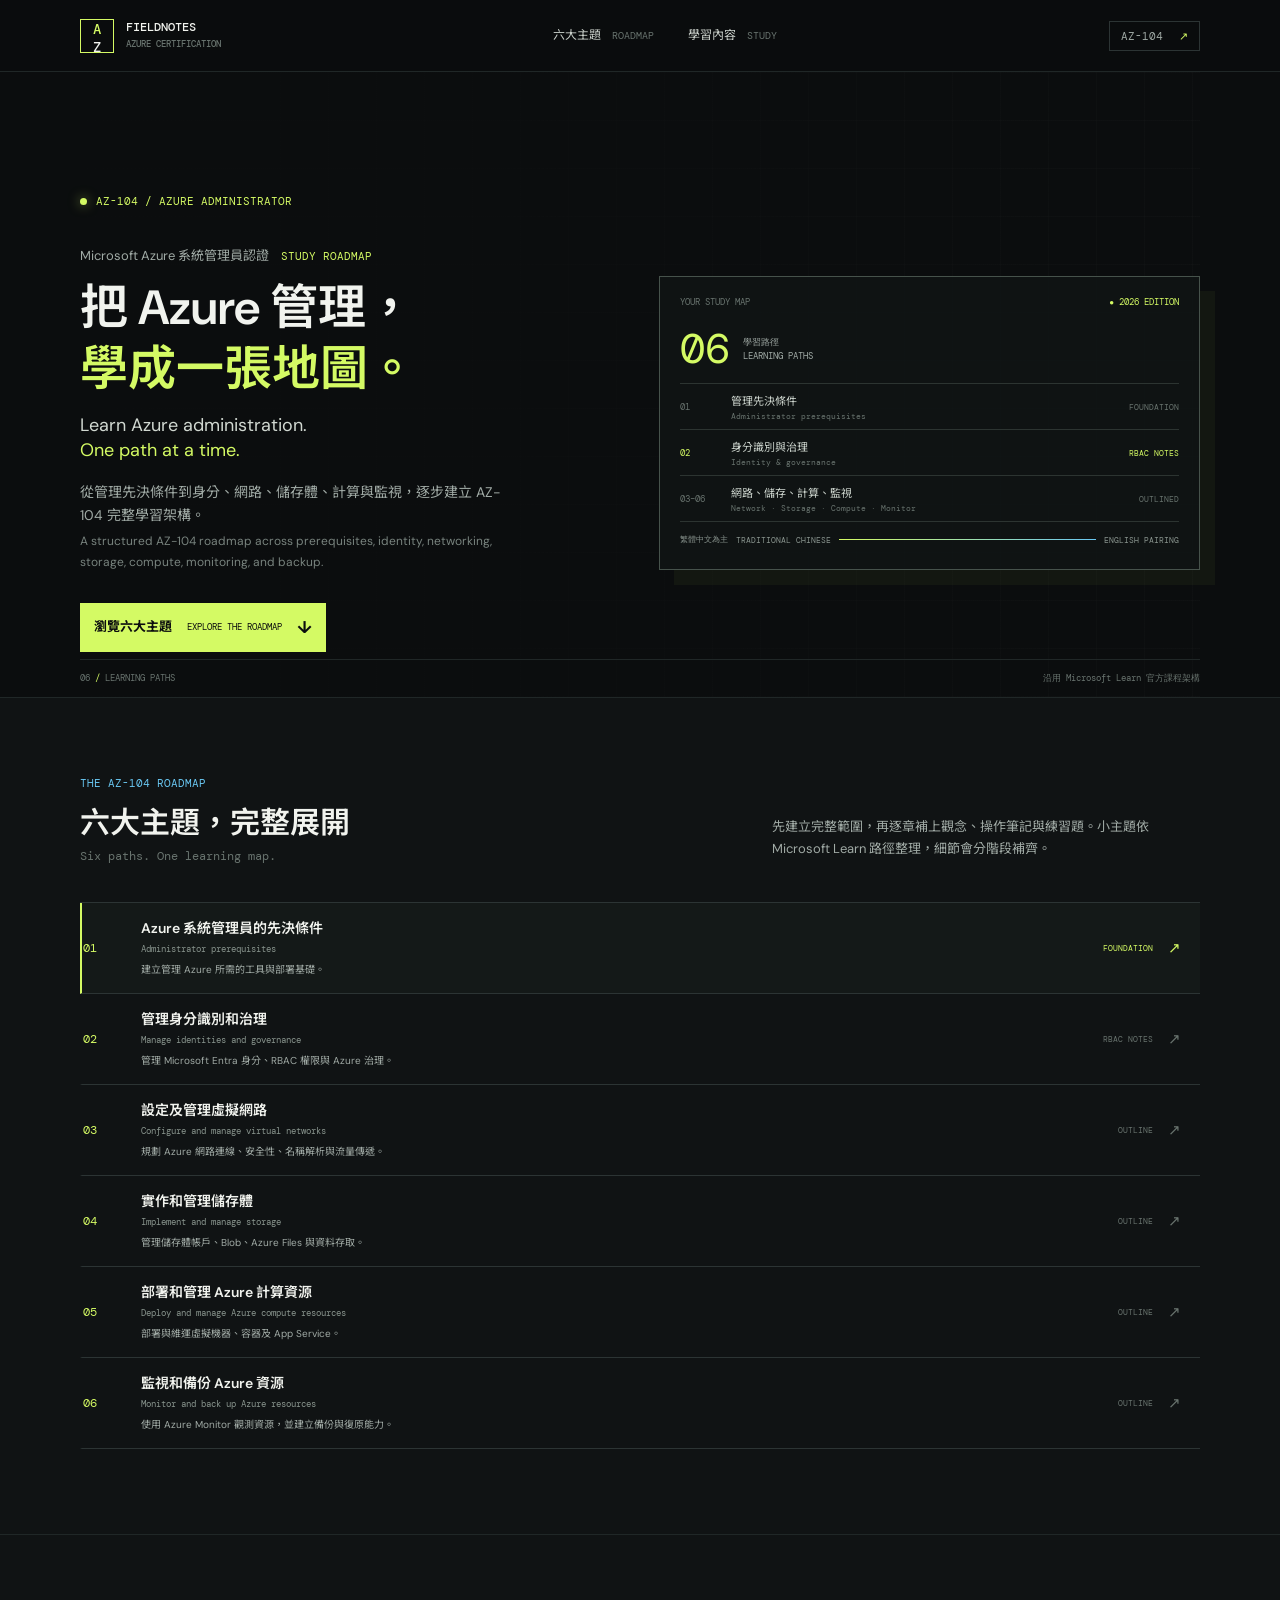
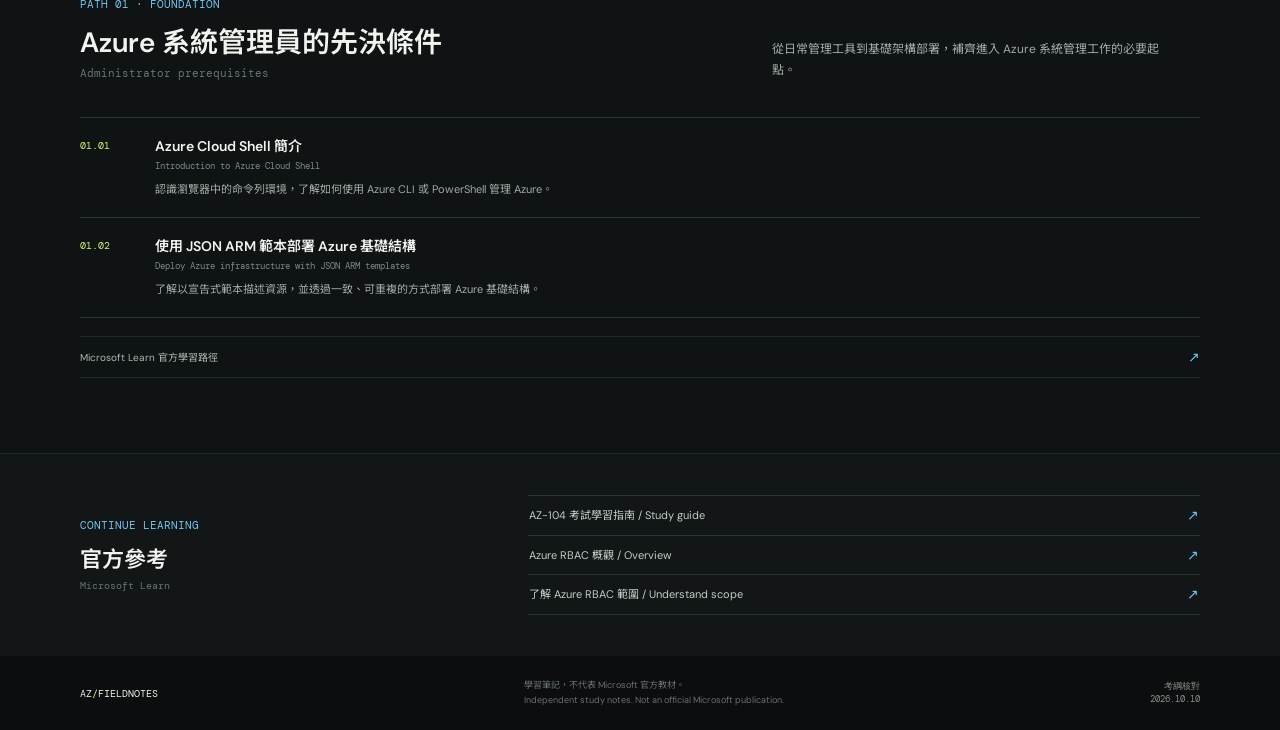
==== commit 7de2add0: "feat: implement topic tabs and panels for AZ-104 curriculum navigation - Added interactive topic tab" ====
--- a/index.html
+++ b/index.html
@@ -21,7 +21,7 @@
       </a>
       <nav class="top-nav" aria-label="主要導覽">
         <a href="#curriculum">六大主題 <span>ROADMAP</span></a>
-        <a href="#lesson">RBAC 筆記 <span>STUDY</span></a>
+        <a href="#topic-content">學習內容 <span>STUDY</span></a>
       </nav>
       <a class="top-exam" href="https://learn.microsoft.com/zh-tw/credentials/certifications/exams/az-104/" target="_blank" rel="noreferrer">
         AZ-104 <span aria-hidden="true">↗</span>
@@ -60,73 +60,54 @@
             <p class="section-intro">先建立完整範圍，再逐章補上觀念、操作筆記與練習題。小主題依 Microsoft Learn 路徑整理，細節會分階段補齊。</p>
           </div>
 
-          <div class="curriculum-grid">
-            <article class="path-card path-foundation">
-              <div class="path-card-top"><span class="path-number">01</span><span class="path-status status-outline">學習骨架 / OUTLINE</span></div>
-              <p class="path-eyebrow">FOUNDATION · 先備能力</p>
-              <h3>Azure 系統管理員的先決條件<span>Administrator prerequisites</span></h3>
-              <p class="path-description">熟悉管理 Azure 環境前需要的基本工具與部署概念。</p>
-              <details class="path-topics"><summary>展開小主題 <span>VIEW TOPICS</span></summary><ul><li>Azure Cloud Shell 簡介 <small>Introduction to Azure Cloud Shell</small></li><li>使用 JSON ARM 範本部署 Azure 基礎結構 <small>Deploy Azure infrastructure with JSON ARM templates</small></li></ul></details>
-              <a class="path-link" href="https://learn.microsoft.com/zh-tw/training/paths/az-104-administrator-prerequisites/" target="_blank" rel="noreferrer">Microsoft Learn 路徑 <b aria-hidden="true">↗</b></a>
-            </article>
-
-            <article class="path-card path-identity path-active">
-              <div class="path-card-top"><span class="path-number">02</span><span class="path-status status-active">已有教材 / IN PROGRESS</span></div>
-              <p class="path-eyebrow">IDENTITY · GOVERNANCE</p>
-              <h3>管理身分識別和治理<span>Manage identities and governance</span></h3>
-              <p class="path-description">管理 Microsoft Entra 身分、Azure RBAC 權限與資源治理。</p>
-              <details class="path-topics"><summary>展開小主題 <span>VIEW TOPICS</span></summary><ul><li>Microsoft Entra ID 與身分識別 <small>Microsoft Entra ID and identities</small></li><li>使用者、群組與自助式密碼重設 <small>Users, groups, and SSPR</small></li><li>Azure 角色型存取控制（RBAC） <small>Azure role-based access control</small></li><li>Azure Policy、標籤與資源鎖定 <small>Azure Policy, tags, and resource locks</small></li><li>訂用帳戶、管理群組與成本管理 <small>Subscriptions, management groups, and cost management</small></li></ul></details>
-              <div class="path-actions"><a class="path-link path-link-primary" href="#lesson">閱讀 RBAC 筆記 <b aria-hidden="true">↓</b></a><a class="path-link" href="https://learn.microsoft.com/zh-tw/training/paths/az-104-manage-identities-governance/" target="_blank" rel="noreferrer">Learn 路徑 <b aria-hidden="true">↗</b></a></div>
-            </article>
-
-            <article class="path-card">
-              <div class="path-card-top"><span class="path-number">03</span><span class="path-status status-outline">學習骨架 / OUTLINE</span></div>
-              <p class="path-eyebrow">NETWORKING</p>
-              <h3>設定及管理虛擬網路<span>Configure and manage virtual networks</span></h3>
-              <p class="path-description">規劃連線、網路安全、名稱解析與流量傳遞。</p>
-              <details class="path-topics"><summary>展開小主題 <span>VIEW TOPICS</span></summary><ul><li>虛擬網路、子網路與對等互連 <small>Virtual networks, subnets, and peering</small></li><li>網路安全性群組與安全規則 <small>Network security groups and rules</small></li><li>Azure DNS 與名稱解析 <small>Azure DNS and name resolution</small></li><li>路由、負載平衡與應用程式閘道 <small>Routing, load balancing, and Application Gateway</small></li><li>網路監看員與連線疑難排解 <small>Network Watcher and connectivity troubleshooting</small></li></ul></details>
-              <a class="path-link" href="https://learn.microsoft.com/zh-tw/training/paths/az-104-manage-virtual-networks/" target="_blank" rel="noreferrer">Microsoft Learn 路徑 <b aria-hidden="true">↗</b></a>
-            </article>
-
-            <article class="path-card">
-              <div class="path-card-top"><span class="path-number">04</span><span class="path-status status-outline">學習骨架 / OUTLINE</span></div>
-              <p class="path-eyebrow">STORAGE</p>
-              <h3>實作和管理儲存體<span>Implement and manage storage</span></h3>
-              <p class="path-description">建立儲存體帳戶，管理 Blob、Azure Files 與存取安全。</p>
-              <details class="path-topics"><summary>展開小主題 <span>VIEW TOPICS</span></summary><ul><li>儲存體帳戶、複寫與端點 <small>Storage accounts, redundancy, and endpoints</small></li><li>Azure Blob 儲存體與存取層 <small>Azure Blob Storage and access tiers</small></li><li>SAS、金鑰與儲存體安全性 <small>SAS, keys, and storage security</small></li><li>Azure Files 與檔案同步 <small>Azure Files and file sync</small></li></ul></details>
-              <a class="path-link" href="https://learn.microsoft.com/zh-tw/training/paths/az-104-manage-storage/" target="_blank" rel="noreferrer">Microsoft Learn 路徑 <b aria-hidden="true">↗</b></a>
-            </article>
-
-            <article class="path-card">
-              <div class="path-card-top"><span class="path-number">05</span><span class="path-status status-outline">學習骨架 / OUTLINE</span></div>
-              <p class="path-eyebrow">COMPUTE</p>
-              <h3>部署和管理 Azure 計算資源<span>Deploy and manage Azure compute</span></h3>
-              <p class="path-description">部署虛擬機器、容器與 App Service 工作負載。</p>
-              <details class="path-topics"><summary>展開小主題 <span>VIEW TOPICS</span></summary><ul><li>ARM 範本與 Bicep 部署 <small>ARM templates and Bicep deployments</small></li><li>虛擬機器、磁碟與可用性 <small>Virtual machines, disks, and availability</small></li><li>虛擬機器擴展集與調整規模 <small>Virtual Machine Scale Sets and scaling</small></li><li>Azure Container Instances 與容器 <small>Azure Container Instances and containers</small></li><li>App Service 方案與 Web Apps <small>App Service plans and web apps</small></li></ul></details>
-              <a class="path-link" href="https://learn.microsoft.com/zh-tw/training/paths/az-104-manage-compute-resources/" target="_blank" rel="noreferrer">Microsoft Learn 路徑 <b aria-hidden="true">↗</b></a>
-            </article>
-
-            <article class="path-card">
-              <div class="path-card-top"><span class="path-number">06</span><span class="path-status status-outline">學習骨架 / OUTLINE</span></div>
-              <p class="path-eyebrow">MONITOR · BACKUP</p>
-              <h3>監視和備份 Azure 資源<span>Monitor and back up Azure resources</span></h3>
-              <p class="path-description">使用 Azure Monitor 觀測資源，並建立備份與復原能力。</p>
-              <details class="path-topics"><summary>展開小主題 <span>VIEW TOPICS</span></summary><ul><li>Azure Monitor 指標、記錄與警示 <small>Azure Monitor metrics, logs, and alerts</small></li><li>監視虛擬機器與診斷資料 <small>Monitor virtual machines and diagnostic data</small></li><li>Recovery Services vault 與備份原則 <small>Recovery Services vaults and backup policies</small></li><li>Azure Backup 還原與復原規劃 <small>Azure Backup restore and recovery planning</small></li></ul></details>
-              <a class="path-link" href="https://learn.microsoft.com/zh-tw/training/paths/az-104-monitor-backup-resources/" target="_blank" rel="noreferrer">Microsoft Learn 路徑 <b aria-hidden="true">↗</b></a>
-            </article>
-          </div>
-          <p class="curriculum-footnote">小主題作為初版導覽骨架，實際考試範圍請以最新 Microsoft Learn 考試指南為準。<span>Topic lists are an outline; refer to the current Microsoft Learn study guide for exam objectives.</span></p>
-        </div>
-      </section>
-
-      <section class="lesson-section" id="lesson" aria-labelledby="lesson-title">
-        <div class="wrap">
-          <div class="section-heading">
-            <div><p class="section-index">PATH 02 · DEEP DIVE</p><h2 id="lesson-title">RBAC 與權限範圍<span>Role assignments and scope</span></h2></div>
-            <p class="section-intro">RBAC 不只是選一個角色；你同時決定「誰」可以做「什麼」，以及權限套用「在哪裡」。</p>
-          </div>
-
-          <div class="concept-grid">
+          <div class="topic-tabs" role="tablist" aria-label="AZ-104 六大學習主題">
+            <button class="topic-tab is-active" id="topic-tab-prerequisites" type="button" role="tab" aria-selected="true" aria-controls="panel-prerequisites" tabindex="0" data-topic-target="panel-prerequisites">
+              <span class="topic-tab-number">01</span><span class="topic-tab-copy"><strong>Azure 系統管理員的先決條件</strong><small>Administrator prerequisites</small><span>建立管理 Azure 所需的工具與部署基礎。</span></span><span class="topic-tab-state">FOUNDATION</span><span class="topic-tab-arrow" aria-hidden="true">↗</span>
+            </button>
+            <button class="topic-tab" id="topic-tab-identity" type="button" role="tab" aria-selected="false" aria-controls="panel-identity" tabindex="-1" data-topic-target="panel-identity">
+              <span class="topic-tab-number">02</span><span class="topic-tab-copy"><strong>管理身分識別和治理</strong><small>Manage identities and governance</small><span>管理 Microsoft Entra 身分、RBAC 權限與 Azure 治理。</span></span><span class="topic-tab-state">RBAC NOTES</span><span class="topic-tab-arrow" aria-hidden="true">↗</span>
+            </button>
+            <button class="topic-tab" id="topic-tab-networking" type="button" role="tab" aria-selected="false" aria-controls="panel-networking" tabindex="-1" data-topic-target="panel-networking">
+              <span class="topic-tab-number">03</span><span class="topic-tab-copy"><strong>設定及管理虛擬網路</strong><small>Configure and manage virtual networks</small><span>規劃 Azure 網路連線、安全性、名稱解析與流量傳遞。</span></span><span class="topic-tab-state">OUTLINE</span><span class="topic-tab-arrow" aria-hidden="true">↗</span>
+            </button>
+            <button class="topic-tab" id="topic-tab-storage" type="button" role="tab" aria-selected="false" aria-controls="panel-storage" tabindex="-1" data-topic-target="panel-storage">
+              <span class="topic-tab-number">04</span><span class="topic-tab-copy"><strong>實作和管理儲存體</strong><small>Implement and manage storage</small><span>管理儲存體帳戶、Blob、Azure Files 與資料存取。</span></span><span class="topic-tab-state">OUTLINE</span><span class="topic-tab-arrow" aria-hidden="true">↗</span>
+            </button>
+            <button class="topic-tab" id="topic-tab-compute" type="button" role="tab" aria-selected="false" aria-controls="panel-compute" tabindex="-1" data-topic-target="panel-compute">
+              <span class="topic-tab-number">05</span><span class="topic-tab-copy"><strong>部署和管理 Azure 計算資源</strong><small>Deploy and manage Azure compute resources</small><span>部署與維運虛擬機器、容器及 App Service。</span></span><span class="topic-tab-state">OUTLINE</span><span class="topic-tab-arrow" aria-hidden="true">↗</span>
+            </button>
+            <button class="topic-tab" id="topic-tab-monitor" type="button" role="tab" aria-selected="false" aria-controls="panel-monitor" tabindex="-1" data-topic-target="panel-monitor">
+              <span class="topic-tab-number">06</span><span class="topic-tab-copy"><strong>監視和備份 Azure 資源</strong><small>Monitor and back up Azure resources</small><span>使用 Azure Monitor 觀測資源，並建立備份與復原能力。</span></span><span class="topic-tab-state">OUTLINE</span><span class="topic-tab-arrow" aria-hidden="true">↗</span>
+            </button>
+          </div>
+        </div>
+      </section>
+
+      <section class="topic-content" id="topic-content" aria-label="所選主題的學習內容">
+        <article class="topic-panel" id="panel-prerequisites" role="tabpanel" aria-labelledby="topic-tab-prerequisites">
+          <div class="wrap">
+            <header class="topic-panel-header"><div><p class="section-index">PATH 01 · FOUNDATION</p><h2>Azure 系統管理員的先決條件<span>Administrator prerequisites</span></h2></div><p>從日常管理工具到基礎架構部署，補齊進入 Azure 系統管理工作的必要起點。</p></header>
+            <div class="subtopic-list">
+              <article class="subtopic-row"><span class="subtopic-number">01.01</span><div><h3>Azure Cloud Shell 簡介<span>Introduction to Azure Cloud Shell</span></h3><p>認識瀏覽器中的命令列環境，了解如何使用 Azure CLI 或 PowerShell 管理 Azure。</p></div></article>
+              <article class="subtopic-row"><span class="subtopic-number">01.02</span><div><h3>使用 JSON ARM 範本部署 Azure 基礎結構<span>Deploy Azure infrastructure with JSON ARM templates</span></h3><p>了解以宣告式範本描述資源，並透過一致、可重複的方式部署 Azure 基礎結構。</p></div></article>
+            </div>
+            <a class="topic-source-link" href="https://learn.microsoft.com/zh-tw/training/paths/az-104-administrator-prerequisites/" target="_blank" rel="noreferrer">Microsoft Learn 官方學習路徑 <b aria-hidden="true">↗</b></a>
+          </div>
+        </article>
+
+        <article class="topic-panel" id="panel-identity" role="tabpanel" aria-labelledby="topic-tab-identity" hidden>
+          <div class="wrap">
+            <header class="topic-panel-header"><div><p class="section-index">PATH 02 · IDENTITY &amp; GOVERNANCE</p><h2>管理身分識別和治理<span>Manage identities and governance</span></h2></div><p>從 Microsoft Entra 身分開始，延伸到資源存取、政策與訂用帳戶治理。</p></header>
+            <div class="subtopic-list">
+              <article class="subtopic-row"><span class="subtopic-number">02.01</span><div><h3>了解 Microsoft Entra ID<span>Understand Microsoft Entra ID</span></h3><p>認識 Azure 雲端身分識別服務，以及目錄、使用者和群組的基本概念。</p></div></article>
+              <article class="subtopic-row"><span class="subtopic-number">02.02</span><div><h3>建立、設定及管理身分識別<span>Create, configure, and manage identities</span></h3><p>整理使用者、群組、外部身分與自助式密碼重設的管理流程。</p></div></article>
+              <article class="subtopic-row"><span class="subtopic-number">02.03</span><div><h3>使用 Azure RBAC 保護 Azure 資源<span>Secure Azure resources with Azure RBAC</span></h3><p>掌握角色指派的主體、角色與範圍，並理解權限如何沿資源階層繼承。</p></div></article>
+            </div>
+
+            <section class="rbac-lesson" id="lesson" aria-labelledby="lesson-title">
+              <div class="subtopic-heading"><span class="subtopic-number">02.03 · STUDY NOTES</span><div><h3 id="lesson-title">RBAC 與權限範圍<span>Role assignments and scope</span></h3><p>RBAC 不只是選一個角色；你同時決定「誰」可以做「什麼」，以及權限套用「在哪裡」。</p></div></div>
+
+              <div class="concept-grid">
             <article class="concept-item">
               <span class="concept-number">01</span>
               <div><h3>安全性主體 <small>WHO</small></h3><p>被授權的身分，例如使用者、群組、服務主體或受控識別。</p><p class="english-copy">The identity receiving access: a user, group, service principal, or managed identity.</p></div>
@@ -144,7 +125,7 @@
             </article>
           </div>
 
-          <div class="scope-block">
+              <div class="scope-block">
             <div class="scope-copy"><p class="section-index">SCOPE HIERARCHY</p><h3>範圍越上層，<br>影響越廣。</h3><p>在上層範圍授予的權限會向下繼承。只想管理一個資源群組，就不必把角色指派在整個訂用帳戶。</p><p class="english-copy">Assignments flow down to child scopes. If access is needed for one resource group, there is no need to grant it at the subscription level.</p></div>
             <div class="scope-diagram" aria-label="Azure RBAC 權限範圍由管理群組到訂用帳戶、資源群組、資源逐層縮小">
               <div class="scope-level level-management"><span class="scope-glyph">▦</span><span><b>管理群組</b><small>Management group</small></span><span class="level-tag">ROOT</span></div>
@@ -157,33 +138,91 @@
             </div>
           </div>
 
-          <aside class="exam-note">
+              <aside class="exam-note">
             <span class="note-mark">!</span>
             <p><b>考點辨析</b>　Azure RBAC 管理「誰能對 Azure 資源做什麼」；Azure Policy 管理資源應符合的規則與設定。兩者目的不同。</p>
             <p class="english-copy"><b>Exam distinction</b>　Azure RBAC controls who can do what to Azure resources. Azure Policy enforces rules and configuration requirements. They solve different problems.</p>
           </aside>
-        </div>
-      </section>
-
-      <section class="practice-section" id="practice" aria-labelledby="practice-title">
-        <div class="wrap practice-wrap">
-          <div class="practice-intro">
-            <p class="section-index">02 — QUICK CHECK</p>
-            <h2 id="practice-title">換你判斷<span>Put it to the test</span></h2>
-            <p>三題情境練習，確認你掌握角色與範圍。作答後會立即看到解析。</p>
-            <p class="english-copy">Three scenario questions to check your understanding of roles and scope. Review the explanation after each answer.</p>
-            <div class="practice-disclaimer">原創練習題，非 Microsoft 官方考題<br>Original practice questions, not official Microsoft exam questions</div>
-          </div>
-
-          <div class="quiz-panel" aria-live="polite">
-            <div class="quiz-topline"><span id="question-count">QUESTION 01 / 03</span><span class="quiz-score">得分 <b id="score">0</b><i>/</i>3</span></div>
-            <div class="quiz-progress" aria-hidden="true"><span id="progress-bar"></span></div>
-            <div id="question-area"></div>
-            <div id="feedback" class="feedback" hidden></div>
-            <div class="quiz-actions"><button class="check-button" id="check-answer" type="button">確認答案 <span>CHECK ANSWER</span><b aria-hidden="true">↗</b></button><button class="next-button" id="next-question" type="button" hidden>下一題 <span>NEXT QUESTION</span><b aria-hidden="true">→</b></button></div>
-            <p class="quiz-hint" id="quiz-hint">選擇一個答案後確認 / Select an answer to continue</p>
-          </div>
-        </div>
+              <div class="practice-section" id="practice" aria-labelledby="practice-title">
+                <div class="practice-wrap">
+                  <div class="practice-intro">
+                    <p class="section-index">02.03 · QUICK CHECK</p>
+                    <h2 id="practice-title">換你判斷<span>Put it to the test</span></h2>
+                    <p>三題情境練習，確認你掌握角色與範圍。作答後會立即看到解析。</p>
+                    <p class="english-copy">Three scenario questions to check your understanding of roles and scope. Review the explanation after each answer.</p>
+                    <div class="practice-disclaimer">原創練習題，非 Microsoft 官方考題<br>Original practice questions, not official Microsoft exam questions</div>
+                  </div>
+                  <div class="quiz-panel" aria-live="polite">
+                    <div class="quiz-topline"><span id="question-count">QUESTION 01 / 03</span><span class="quiz-score">得分 <b id="score">0</b><i>/</i>3</span></div>
+                    <div class="quiz-progress" aria-hidden="true"><span id="progress-bar"></span></div>
+                    <div id="question-area"></div>
+                    <div id="feedback" class="feedback" hidden></div>
+                    <div class="quiz-actions"><button class="check-button" id="check-answer" type="button">確認答案 <span>CHECK ANSWER</span><b aria-hidden="true">↗</b></button><button class="next-button" id="next-question" type="button" hidden>下一題 <span>NEXT QUESTION</span><b aria-hidden="true">→</b></button></div>
+                    <p class="quiz-hint" id="quiz-hint">選擇一個答案後確認 / Select an answer to continue</p>
+                  </div>
+                </div>
+              </div>
+            </section>
+            <div class="subtopic-list subtopic-list-after">
+              <article class="subtopic-row"><span class="subtopic-number">02.04</span><div><h3>使用 Azure Policy 與資源鎖定實作治理<span>Implement governance with Azure Policy and resource locks</span></h3><p>整理政策指派、合規性評估、標籤及資源鎖定如何協助維持環境一致性。</p></div></article>
+              <article class="subtopic-row"><span class="subtopic-number">02.05</span><div><h3>管理訂用帳戶、管理群組與成本<span>Manage subscriptions, management groups, and costs</span></h3><p>建立 Azure 管理階層，並使用預算、成本警示與 Advisor 建議進行成本治理。</p></div></article>
+            </div>
+            <a class="topic-source-link" href="https://learn.microsoft.com/zh-tw/training/paths/az-104-manage-identities-governance/" target="_blank" rel="noreferrer">Microsoft Learn 官方學習路徑 <b aria-hidden="true">↗</b></a>
+          </div>
+        </article>
+
+        <article class="topic-panel" id="panel-networking" role="tabpanel" aria-labelledby="topic-tab-networking" hidden>
+          <div class="wrap">
+            <header class="topic-panel-header"><div><p class="section-index">PATH 03 · NETWORKING</p><h2>設定及管理虛擬網路<span>Configure and manage virtual networks</span></h2></div><p>建立安全可靠的 Azure 網路，理解連線、流量控制與應用程式傳遞。</p></header>
+            <div class="subtopic-list">
+              <article class="subtopic-row"><span class="subtopic-number">03.01</span><div><h3>設定虛擬網路與子網路<span>Configure virtual networks and subnets</span></h3><p>規劃位址空間、公用 IP 與子網路，建立雲端資源的網路基礎。</p></div></article>
+              <article class="subtopic-row"><span class="subtopic-number">03.02</span><div><h3>設定網路安全性群組<span>Configure network security groups</span></h3><p>使用安全性規則篩選進出子網路或網路介面的流量。</p></div></article>
+              <article class="subtopic-row"><span class="subtopic-number">03.03</span><div><h3>設定 Azure DNS 與虛擬網路對等互連<span>Configure Azure DNS and virtual network peering</span></h3><p>連接不同虛擬網路，並設定可供應用程式使用的名稱解析。</p></div></article>
+              <article class="subtopic-row"><span class="subtopic-number">03.04</span><div><h3>使用路由控制網路流量<span>Control network traffic with routes</span></h3><p>理解路由選擇，並透過使用者定義路由控制流量傳遞路徑。</p></div></article>
+              <article class="subtopic-row"><span class="subtopic-number">03.05</span><div><h3>負載平衡與網路監視<span>Load balancing and network monitoring</span></h3><p>認識 Load Balancer、Application Gateway 與 Network Watcher 的用途。</p></div></article>
+            </div>
+            <a class="topic-source-link" href="https://learn.microsoft.com/zh-tw/training/paths/az-104-manage-virtual-networks/" target="_blank" rel="noreferrer">Microsoft Learn 官方學習路徑 <b aria-hidden="true">↗</b></a>
+          </div>
+        </article>
+
+        <article class="topic-panel" id="panel-storage" role="tabpanel" aria-labelledby="topic-tab-storage" hidden>
+          <div class="wrap">
+            <header class="topic-panel-header"><div><p class="section-index">PATH 04 · STORAGE</p><h2>實作和管理儲存體<span>Implement and manage storage</span></h2></div><p>依資料類型與存取需求選擇儲存服務，並設定可用性與安全控制。</p></header>
+            <div class="subtopic-list">
+              <article class="subtopic-row"><span class="subtopic-number">04.01</span><div><h3>設定儲存體帳戶<span>Configure storage accounts</span></h3><p>比較複寫選項、端點與帳戶設定，建立符合工作負載需求的儲存體。</p></div></article>
+              <article class="subtopic-row"><span class="subtopic-number">04.02</span><div><h3>設定 Azure Blob 儲存體<span>Configure Azure Blob Storage</span></h3><p>管理容器與 Blob，了解存取層、生命週期管理和物件複寫。</p></div></article>
+              <article class="subtopic-row"><span class="subtopic-number">04.03</span><div><h3>設定 Azure 儲存體安全性<span>Configure Azure Storage security</span></h3><p>比較共用存取簽章、存取金鑰與身分識別型存取控制方式。</p></div></article>
+              <article class="subtopic-row"><span class="subtopic-number">04.04</span><div><h3>設定 Azure Files 與檔案同步<span>Configure Azure Files and file sync</span></h3><p>建立檔案共用，並認識雲端與內部部署檔案伺服器的同步方式。</p></div></article>
+            </div>
+            <a class="topic-source-link" href="https://learn.microsoft.com/zh-tw/training/paths/az-104-manage-storage/" target="_blank" rel="noreferrer">Microsoft Learn 官方學習路徑 <b aria-hidden="true">↗</b></a>
+          </div>
+        </article>
+
+        <article class="topic-panel" id="panel-compute" role="tabpanel" aria-labelledby="topic-tab-compute" hidden>
+          <div class="wrap">
+            <header class="topic-panel-header"><div><p class="section-index">PATH 05 · COMPUTE</p><h2>部署和管理 Azure 計算資源<span>Deploy and manage Azure compute resources</span></h2></div><p>依工作負載選擇計算服務，掌握部署、可用性與調整規模。</p></header>
+            <div class="subtopic-list">
+              <article class="subtopic-row"><span class="subtopic-number">05.01</span><div><h3>使用 ARM 範本與 Bicep 自動部署<span>Automate deployments with ARM templates and Bicep</span></h3><p>閱讀、修改與部署宣告式範本，讓基礎結構配置可重複管理。</p></div></article>
+              <article class="subtopic-row"><span class="subtopic-number">05.02</span><div><h3>建立及設定虛擬機器<span>Create and configure virtual machines</span></h3><p>選擇 VM 大小與磁碟，並設定可用性、擴展集和移轉作業。</p></div></article>
+              <article class="subtopic-row"><span class="subtopic-number">05.03</span><div><h3>部署及管理容器<span>Deploy and manage containers</span></h3><p>使用 Azure Container Instances 執行容器，了解容器群組與資源配置。</p></div></article>
+              <article class="subtopic-row"><span class="subtopic-number">05.04</span><div><h3>設定 Azure App Service<span>Configure Azure App Service</span></h3><p>建立 App Service 方案與 Web App，了解部署位置、TLS 及擴縮設定。</p></div></article>
+            </div>
+            <a class="topic-source-link" href="https://learn.microsoft.com/zh-tw/training/paths/az-104-manage-compute-resources/" target="_blank" rel="noreferrer">Microsoft Learn 官方學習路徑 <b aria-hidden="true">↗</b></a>
+          </div>
+        </article>
+
+        <article class="topic-panel" id="panel-monitor" role="tabpanel" aria-labelledby="topic-tab-monitor" hidden>
+          <div class="wrap">
+            <header class="topic-panel-header"><div><p class="section-index">PATH 06 · MONITOR &amp; BACKUP</p><h2>監視和備份 Azure 資源<span>Monitor and back up Azure resources</span></h2></div><p>建立可觀測性與資料保護流程，協助及早發現問題並復原工作負載。</p></header>
+            <div class="subtopic-list">
+              <article class="subtopic-row"><span class="subtopic-number">06.01</span><div><h3>使用 Azure Monitor 監視資源<span>Monitor resources with Azure Monitor</span></h3><p>理解平台指標與記錄，建立警示並監視虛擬機器效能。</p></div></article>
+              <article class="subtopic-row"><span class="subtopic-number">06.02</span><div><h3>收集與分析診斷資料<span>Collect and analyze diagnostic data</span></h3><p>設定診斷資料目的地，透過記錄與指標判讀資源狀態。</p></div></article>
+              <article class="subtopic-row"><span class="subtopic-number">06.03</span><div><h3>使用 Azure Backup 保護工作負載<span>Protect workloads with Azure Backup</span></h3><p>建立保存庫與備份原則，執行備份及還原作業。</p></div></article>
+              <article class="subtopic-row"><span class="subtopic-number">06.04</span><div><h3>規劃復原與 Azure Site Recovery<span>Plan recovery with Azure Site Recovery</span></h3><p>認識復原目標與容錯移轉概念，規劃服務中斷時的復原方式。</p></div></article>
+            </div>
+            <a class="topic-source-link" href="https://learn.microsoft.com/zh-tw/training/paths/az-104-monitor-backup-resources/" target="_blank" rel="noreferrer">Microsoft Learn 官方學習路徑 <b aria-hidden="true">↗</b></a>
+          </div>
+        </article>
       </section>
 
       <section class="sources-section" aria-labelledby="sources-title">
--- a/styles.css
+++ b/styles.css
@@ -105,36 +105,44 @@
 
 .curriculum-section { padding: 78px 0 85px; border-top: 1px solid var(--line-soft); background: #101314; }
 .curriculum-heading { margin-bottom: 34px; }
-.curriculum-grid { display: grid; grid-template-columns: repeat(2, minmax(0, 1fr)); gap: 14px; }
-.path-card { min-width: 0; display: flex; flex-direction: column; padding: 19px 20px 15px; border: 1px solid #303a38; background: linear-gradient(145deg, #151a1a, #111515); transition: border-color .2s, transform .2s; }
-.path-card:hover { border-color: #52615a; transform: translateY(-2px); }
-.path-active { border-color: #748845; background: linear-gradient(145deg, #192019, #111515); }
-.path-card-top { display: flex; align-items: center; justify-content: space-between; gap: 8px; }
-.path-number { color: var(--lime); font: 13px var(--font-mono); }
-.path-status { padding: 3px 7px; border: 1px solid #414b46; color: #98a49d; font: 8px var(--font-mono); }
-.status-active { border-color: #718244; color: var(--lime); }
-.path-eyebrow { margin: 20px 0 6px; color: var(--azure); font: 9px var(--font-mono); }
-.path-card h3 { margin: 0; font-size: 17px; line-height: 1.45; font-weight: 600; }
-.path-card h3 span { display: block; margin-top: 3px; color: #7f8a84; font: 10px/1.5 var(--font-mono); }
-.path-description { min-height: 42px; margin: 12px 0 13px; color: var(--muted); font-size: 11px; }
-.path-topics { border-top: 1px solid #2c3431; border-bottom: 1px solid #2c3431; }
-.path-topics summary { min-height: 38px; display: flex; align-items: center; gap: 10px; color: #c2cbc4; cursor: pointer; font-size: 11px; list-style: none; }
-.path-topics summary::-webkit-details-marker { display: none; }
-.path-topics summary::before { content: '+'; color: var(--lime); font: 14px var(--font-mono); }
-.path-topics[open] summary::before { content: '−'; }
-.path-topics summary span { margin-left: auto; color: var(--quiet); font: 8px var(--font-mono); }
-.path-topics ul { display: grid; gap: 8px; margin: 0; padding: 1px 0 14px 21px; list-style: none; }
-.path-topics li { position: relative; color: #c1c9c3; font-size: 10px; line-height: 1.5; }
-.path-topics li::before { content: ''; position: absolute; top: 8px; left: -12px; width: 4px; height: 4px; background: var(--lime); }
-.path-topics li small { display: block; color: #7e8a84; font: 8px/1.5 var(--font-mono); }
-.path-link { min-height: 38px; display: inline-flex; align-items: center; justify-content: space-between; gap: 12px; margin-top: auto; padding-top: 8px; color: #abb6ae; font-size: 10px; text-decoration: none; }
-.path-link b { color: var(--azure); font: 14px var(--font-mono); }
-.path-link:hover { color: var(--lime); }
-.path-link-primary { color: var(--lime); }
-.path-actions { display: flex; flex-wrap: wrap; justify-content: space-between; gap: 0 15px; }
-.path-actions .path-link { flex: 1 1 auto; }
-.curriculum-footnote { margin: 18px 0 0; color: var(--quiet); font-size: 9px; }
-.curriculum-footnote span { display: block; color: #69756f; font: 8px/1.6 var(--font-mono); }
+.topic-tabs { display: grid; border-top: 1px solid var(--line); }
+.topic-tab { width: 100%; min-height: 91px; display: grid; grid-template-columns: 44px minmax(0, 1fr) 110px 18px; align-items: center; gap: 15px; padding: 13px 14px 13px 0; border: 0; border-bottom: 1px solid var(--line); border-left: 2px solid transparent; background: transparent; color: var(--white); cursor: pointer; text-align: left; transition: background .18s, border-color .18s; }
+.topic-tab:hover { background: rgba(255, 255, 255, .025); }
+.topic-tab:focus-visible { outline: 2px solid var(--azure); outline-offset: -2px; }
+.topic-tab.is-active { border-left-color: var(--lime); background: #141918; }
+.topic-tab-number { padding-left: 1px; color: var(--lime); font: 12px var(--font-mono); }
+.topic-tab-copy { display: block; min-width: 0; }
+.topic-tab-copy strong, .topic-tab-copy small, .topic-tab-copy > span { display: block; }
+.topic-tab-copy strong { font-size: 14px; font-weight: 600; }
+.topic-tab-copy small { margin-top: 2px; color: #89958e; font: 9px/1.5 var(--font-mono); }
+.topic-tab-copy > span { margin-top: 4px; color: var(--muted); font-size: 10px; }
+.topic-tab-state { justify-self: end; color: var(--quiet); font: 8px var(--font-mono); }
+.topic-tab.is-active .topic-tab-state { color: var(--lime); }
+.topic-tab-arrow { color: var(--quiet); font: 15px var(--font-mono); }
+.topic-tab.is-active .topic-tab-arrow { color: var(--lime); }
+
+.topic-content { border-top: 1px solid var(--line-soft); background: #101314; }
+.topic-panel { padding: 62px 0 75px; }
+.topic-panel-header { display: grid; grid-template-columns: 1.2fr .8fr; align-items: end; gap: 50px; margin-bottom: 34px; }
+.topic-panel-header h2 { margin: 0; font-size: 28px; line-height: 1.35; font-weight: 600; }
+.topic-panel-header h2 span { display: block; margin-top: 4px; color: var(--quiet); font: 11px/1.6 var(--font-mono); }
+.topic-panel-header > p { max-width: 390px; margin: 0 0 3px; color: var(--muted); font-size: 12px; }
+.subtopic-list { border-top: 1px solid var(--line); }
+.subtopic-row { display: grid; grid-template-columns: 58px minmax(0, 1fr); gap: 17px; padding: 18px 10px 18px 0; border-bottom: 1px solid var(--line); }
+.subtopic-number { padding-top: 3px; color: var(--lime); font: 10px var(--font-mono); }
+.subtopic-row h3, .subtopic-heading h3 { margin: 0; font-size: 14px; line-height: 1.5; font-weight: 600; }
+.subtopic-row h3 span, .subtopic-heading h3 span { display: block; margin-top: 2px; color: #7f8a84; font: 9px/1.6 var(--font-mono); }
+.subtopic-row p, .subtopic-heading p { margin: 7px 0 0; color: var(--muted); font-size: 11px; }
+.subtopic-list-after { margin-top: 25px; }
+.topic-source-link { min-height: 42px; display: flex; align-items: center; justify-content: space-between; margin-top: 18px; border-top: 1px solid var(--line-soft); border-bottom: 1px solid var(--line-soft); color: #aeb9b1; font-size: 10px; text-decoration: none; }
+.topic-source-link b { color: var(--azure); font: 14px var(--font-mono); }
+.topic-source-link:hover { color: var(--lime); }
+.rbac-lesson { margin-top: 26px; padding: 31px 0 0; border-top: 1px solid #46524b; }
+.subtopic-heading { display: grid; grid-template-columns: 120px minmax(0, 1fr); gap: 18px; margin-bottom: 27px; }
+.subtopic-heading > .subtopic-number { color: var(--azure); }
+.subtopic-heading h3 { font-size: 17px; }
+.subtopic-heading h3 span { font-size: 10px; }
+.subtopic-heading p { max-width: 740px; }
 
 .lesson-section { padding: 89px 0 93px; border-top: 1px solid var(--line-soft); background: #101314; }
 .section-heading { display: grid; grid-template-columns: 1.2fr .8fr; align-items: end; gap: 50px; margin-bottom: 38px; }
@@ -247,10 +255,7 @@
   .hero-meta { bottom: 0; }
   .section-heading { grid-template-columns: 1fr; gap: 16px; }
   .section-intro { max-width: 560px; }
-  .curriculum-grid { gap: 10px; }
-  .path-card { padding: 16px 14px 12px; }
-  .path-card h3 { font-size: 15px; }
-  .path-card h3 span { font-size: 8px; }
+  .topic-panel-header { grid-template-columns: 1fr; gap: 14px; }
   .scope-block { grid-template-columns: 1fr; gap: 28px; padding-top: 57px; }
   .scope-copy { display: grid; grid-template-columns: 1fr 1fr; gap: 4px 24px; }
   .scope-copy .section-index { grid-column: 1 / -1; }
@@ -296,12 +301,19 @@
   .lesson-section, .practice-section { padding: 62px 0; }
   .curriculum-section { padding: 58px 0 62px; }
   h2 { font-size: 25px; }
-  .curriculum-grid { grid-template-columns: 1fr; gap: 11px; }
-  .path-card { padding: 16px 15px 12px; }
-  .path-eyebrow { margin-top: 16px; }
-  .path-card h3 { font-size: 16px; }
-  .path-card h3 span { font-size: 9px; }
-  .path-description { min-height: 0; }
+  .topic-tab { min-height: 84px; grid-template-columns: 31px minmax(0, 1fr) 15px; gap: 9px; padding: 12px 8px 12px 0; }
+  .topic-tab-copy strong { font-size: 12px; }
+  .topic-tab-copy small { font-size: 8px; }
+  .topic-tab-copy > span { font-size: 9px; }
+  .topic-tab-state { display: none; }
+  .topic-panel { padding: 45px 0 54px; }
+  .topic-panel-header h2 { font-size: 23px; }
+  .subtopic-row { grid-template-columns: 39px minmax(0, 1fr); gap: 10px; padding: 15px 0; }
+  .subtopic-row h3 { font-size: 12px; }
+  .subtopic-row h3 span { font-size: 8px; }
+  .subtopic-row p { font-size: 10px; }
+  .subtopic-heading { grid-template-columns: 1fr; gap: 5px; }
+  .subtopic-heading h3 { font-size: 15px; }
   .concept-item { grid-template-columns: 31px 1fr; gap: 9px; padding: 18px 0; }
   .concept-code { display: none; }
   .concept-item p { font-size: 12px; }
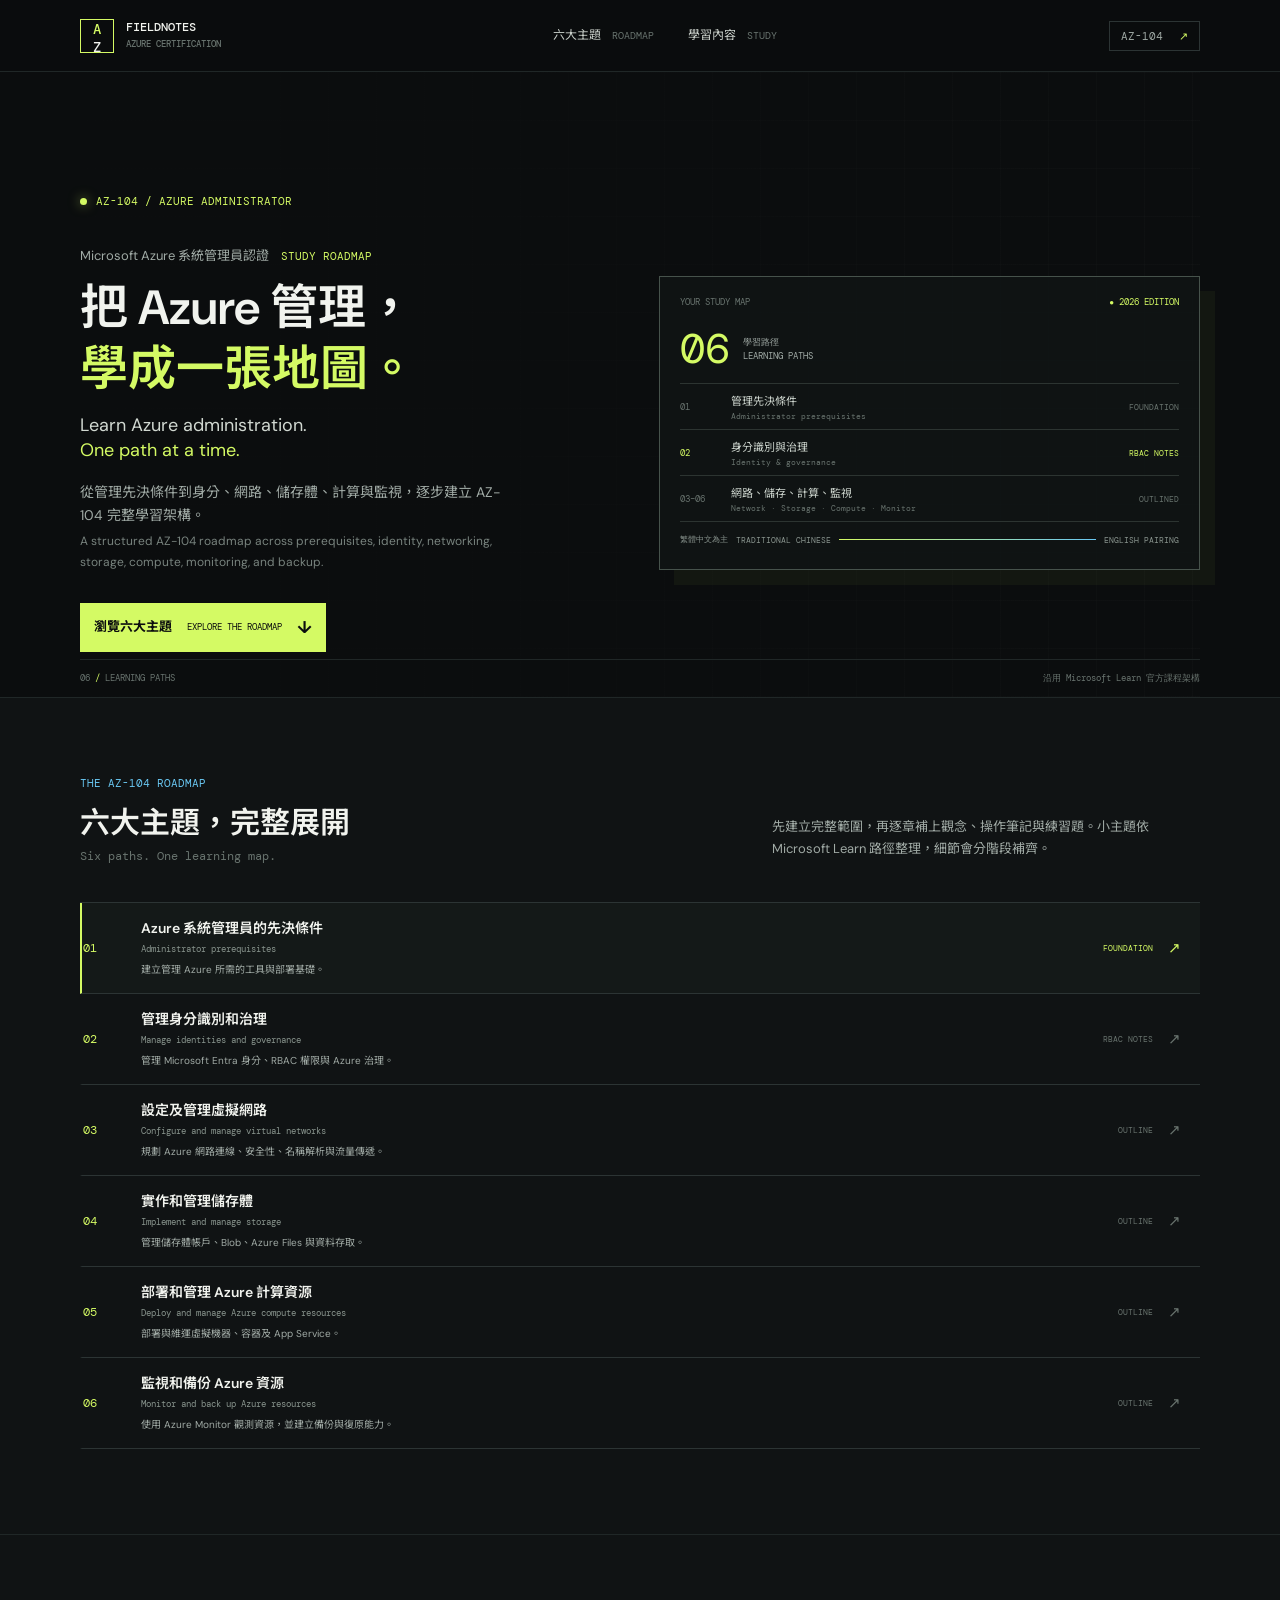
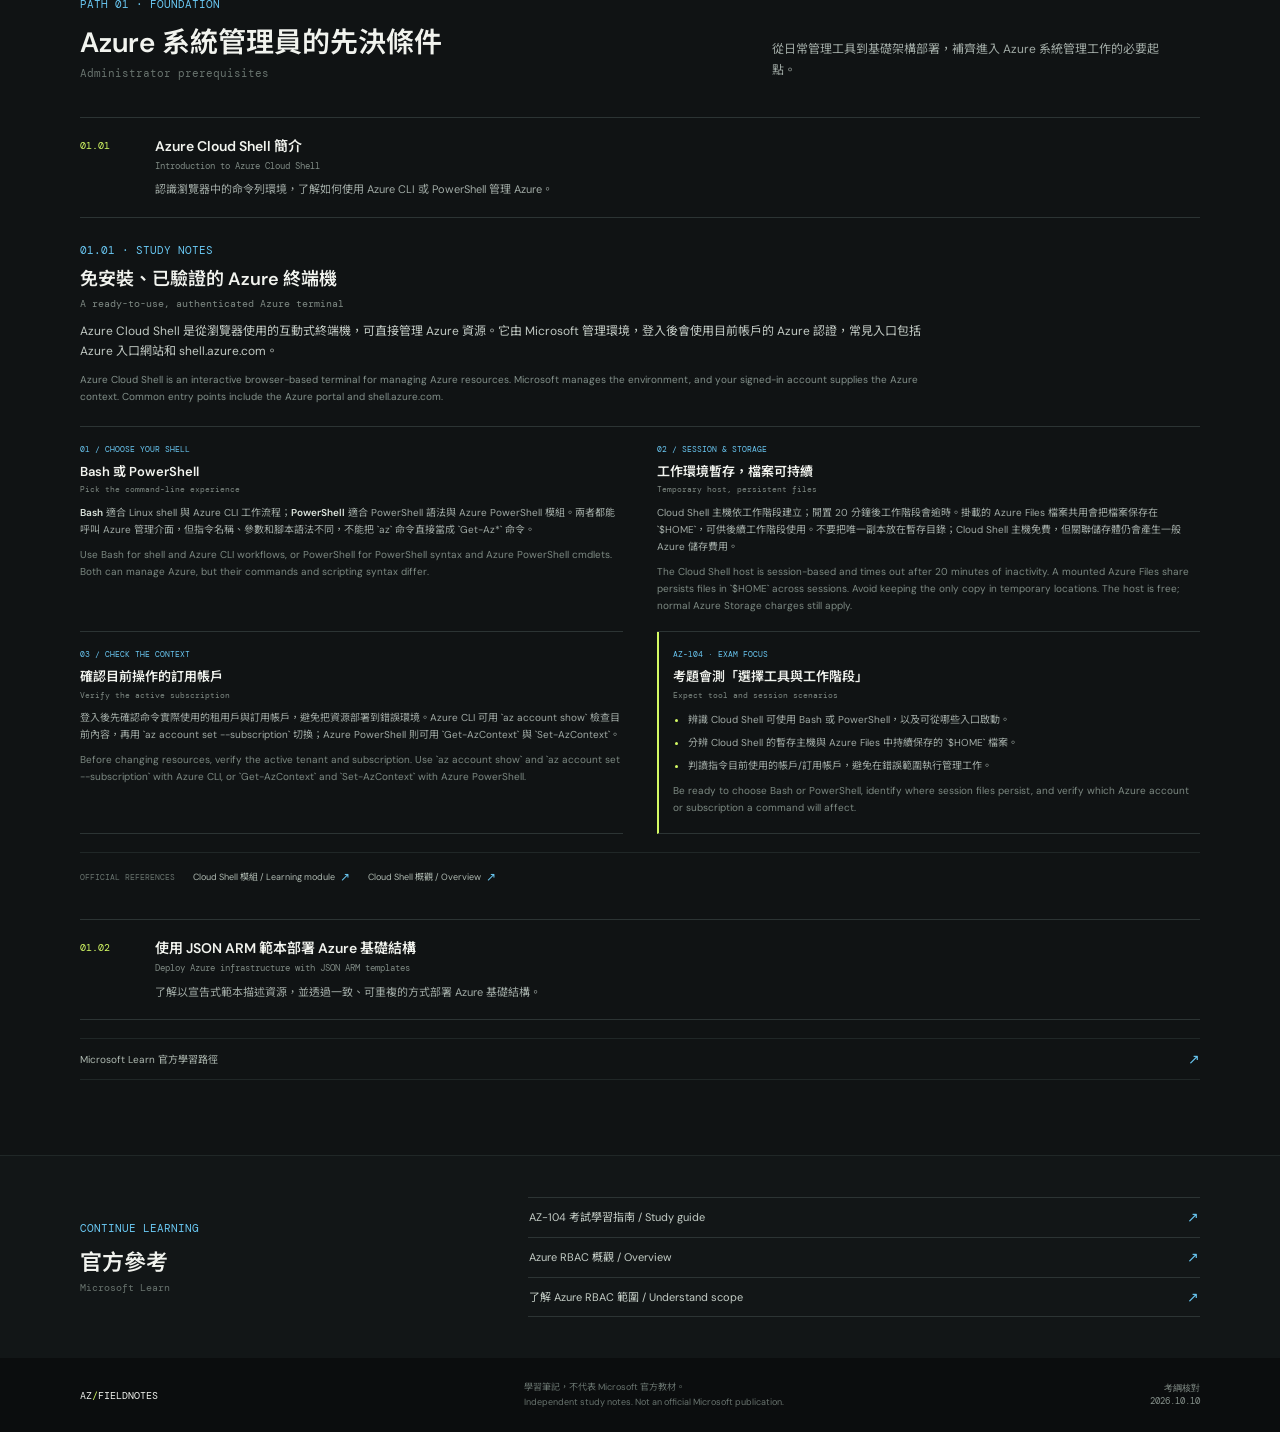
==== commit 4e98d9a2: "feat: update README and enhance styles for study notes and details in AZ-104 curriculum" ====
--- a/index.html
+++ b/index.html
@@ -89,6 +89,18 @@
             <header class="topic-panel-header"><div><p class="section-index">PATH 01 · FOUNDATION</p><h2>Azure 系統管理員的先決條件<span>Administrator prerequisites</span></h2></div><p>從日常管理工具到基礎架構部署，補齊進入 Azure 系統管理工作的必要起點。</p></header>
             <div class="subtopic-list">
               <article class="subtopic-row"><span class="subtopic-number">01.01</span><div><h3>Azure Cloud Shell 簡介<span>Introduction to Azure Cloud Shell</span></h3><p>認識瀏覽器中的命令列環境，了解如何使用 Azure CLI 或 PowerShell 管理 Azure。</p></div></article>
+              <section class="study-detail" aria-labelledby="cloud-shell-detail-title">
+                <header class="detail-intro"><p class="section-index">01.01 · STUDY NOTES</p><h3 id="cloud-shell-detail-title">免安裝、已驗證的 Azure 終端機<span>A ready-to-use, authenticated Azure terminal</span></h3><p>Azure Cloud Shell 是從瀏覽器使用的互動式終端機，可直接管理 Azure 資源。它由 Microsoft 管理環境，登入後會使用目前帳戶的 Azure 認證，常見入口包括 Azure 入口網站和 shell.azure.com。</p><p class="english-copy">Azure Cloud Shell is an interactive browser-based terminal for managing Azure resources. Microsoft manages the environment, and your signed-in account supplies the Azure context. Common entry points include the Azure portal and shell.azure.com.</p></header>
+
+                <div class="study-note-grid">
+                  <article class="study-note"><p class="detail-label">01 / CHOOSE YOUR SHELL</p><h4>Bash 或 PowerShell<span>Pick the command-line experience</span></h4><p><b>Bash</b> 適合 Linux shell 與 Azure CLI 工作流程；<b>PowerShell</b> 適合 PowerShell 語法與 Azure PowerShell 模組。兩者都能呼叫 Azure 管理介面，但指令名稱、參數和腳本語法不同，不能把 `az` 命令直接當成 `Get-Az*` 命令。</p><p class="english-copy">Use Bash for shell and Azure CLI workflows, or PowerShell for PowerShell syntax and Azure PowerShell cmdlets. Both can manage Azure, but their commands and scripting syntax differ.</p></article>
+                  <article class="study-note"><p class="detail-label">02 / SESSION &amp; STORAGE</p><h4>工作環境暫存，檔案可持續<span>Temporary host, persistent files</span></h4><p>Cloud Shell 主機依工作階段建立；閒置 20 分鐘後工作階段會逾時。掛載的 Azure Files 檔案共用會把檔案保存在 `$HOME`，可供後續工作階段使用。不要把唯一副本放在暫存目錄；Cloud Shell 主機免費，但關聯儲存體仍會產生一般 Azure 儲存費用。</p><p class="english-copy">The Cloud Shell host is session-based and times out after 20 minutes of inactivity. A mounted Azure Files share persists files in `$HOME` across sessions. Avoid keeping the only copy in temporary locations. The host is free; normal Azure Storage charges still apply.</p></article>
+                  <article class="study-note"><p class="detail-label">03 / CHECK THE CONTEXT</p><h4>確認目前操作的訂用帳戶<span>Verify the active subscription</span></h4><p>登入後先確認命令實際使用的租用戶與訂用帳戶，避免把資源部署到錯誤環境。Azure CLI 可用 `az account show` 檢查目前內容，再用 `az account set --subscription` 切換；Azure PowerShell 則可用 `Get-AzContext` 與 `Set-AzContext`。</p><p class="english-copy">Before changing resources, verify the active tenant and subscription. Use `az account show` and `az account set --subscription` with Azure CLI, or `Get-AzContext` and `Set-AzContext` with Azure PowerShell.</p></article>
+                  <article class="study-note exam-focus"><p class="detail-label">AZ-104 · EXAM FOCUS</p><h4>考題會測「選擇工具與工作階段」<span>Expect tool and session scenarios</span></h4><ul><li>辨識 Cloud Shell 可使用 Bash 或 PowerShell，以及可從哪些入口啟動。</li><li>分辨 Cloud Shell 的暫存主機與 Azure Files 中持續保存的 `$HOME` 檔案。</li><li>判讀指令目前使用的帳戶/訂用帳戶，避免在錯誤範圍執行管理工作。</li></ul><p class="english-copy">Be ready to choose Bash or PowerShell, identify where session files persist, and verify which Azure account or subscription a command will affect.</p></article>
+                </div>
+
+                <div class="detail-sources"><span>OFFICIAL REFERENCES</span><a href="https://learn.microsoft.com/zh-tw/training/modules/intro-to-azure-cloud-shell/" target="_blank" rel="noreferrer">Cloud Shell 模組 / Learning module <b aria-hidden="true">↗</b></a><a href="https://learn.microsoft.com/zh-tw/azure/cloud-shell/overview" target="_blank" rel="noreferrer">Cloud Shell 概觀 / Overview <b aria-hidden="true">↗</b></a></div>
+              </section>
               <article class="subtopic-row"><span class="subtopic-number">01.02</span><div><h3>使用 JSON ARM 範本部署 Azure 基礎結構<span>Deploy Azure infrastructure with JSON ARM templates</span></h3><p>了解以宣告式範本描述資源，並透過一致、可重複的方式部署 Azure 基礎結構。</p></div></article>
             </div>
             <a class="topic-source-link" href="https://learn.microsoft.com/zh-tw/training/paths/az-104-administrator-prerequisites/" target="_blank" rel="noreferrer">Microsoft Learn 官方學習路徑 <b aria-hidden="true">↗</b></a>
@@ -100,6 +112,30 @@
             <header class="topic-panel-header"><div><p class="section-index">PATH 02 · IDENTITY &amp; GOVERNANCE</p><h2>管理身分識別和治理<span>Manage identities and governance</span></h2></div><p>從 Microsoft Entra 身分開始，延伸到資源存取、政策與訂用帳戶治理。</p></header>
             <div class="subtopic-list">
               <article class="subtopic-row"><span class="subtopic-number">02.01</span><div><h3>了解 Microsoft Entra ID<span>Understand Microsoft Entra ID</span></h3><p>認識 Azure 雲端身分識別服務，以及目錄、使用者和群組的基本概念。</p></div></article>
+              <section class="study-detail" aria-labelledby="entra-detail-title">
+                <header class="detail-intro"><p class="section-index">02.01 · STUDY NOTES</p><h3 id="entra-detail-title">先分清楚身分目錄與網域服務<span>Understand the identity directory and domain services</span></h3><p>Microsoft Entra ID 是雲端式身分識別與存取管理服務。每個組織的 Entra 租用戶都是獨立的目錄邊界，保存並管理使用者、群組、應用程式及其他身分物件，支援雲端應用程式的驗證與存取控制。</p><p class="english-copy">Microsoft Entra ID is a cloud identity and access management service. Each organization's Entra tenant is a separate directory boundary for users, groups, applications, and other identities, supporting authentication and access control for cloud applications.</p></header>
+
+                <div class="study-note-grid">
+                  <article class="study-note"><p class="detail-label">CORE CONCEPT · AUTHENTICATION ≠ AUTHORIZATION</p><h4>先驗明身分，再判斷權限<span>Prove identity, then evaluate access</span></h4><p><b>驗證（authentication）</b>回答「你是誰」；<b>授權（authorization）</b>回答「你能做什麼」。Entra ID 驗證身分並套用相關存取條件；Azure RBAC 則將 Azure 資源操作權授予安全性主體。登入成功不代表自動擁有訂用帳戶或資源的管理權。</p><p class="english-copy"><b>Authentication</b> establishes who you are; <b>authorization</b> determines what you can do. A successful sign-in alone does not grant Azure resource permissions.</p></article>
+                  <article class="study-note"><p class="detail-label">DIRECTORY OBJECTS</p><h4>租用戶是目錄邊界<span>The tenant is the directory boundary</span></h4><p>常見目錄物件包含使用者與群組，也包含應用程式相關身分。組織成員通常以成員使用者管理；合作夥伴或來賓可透過外部身分協作。群組可簡化對使用者集合的管理，但群組成員資格與 Azure 資源角色指派仍是不同設定。</p><p class="english-copy">Common directory objects include users, groups, and application identities. Members represent people in the organization; guests support external collaboration. Group membership and Azure resource role assignments are separate configurations.</p></article>
+                </div>
+
+                <div class="comparison-block">
+                  <div class="comparison-heading"><p class="detail-label">EXAM DISTINCTION</p><h4>Entra ID、AD DS、Entra Domain Services<span>Know which directory service fits the scenario</span></h4></div>
+                  <div class="comparison-table-wrap"><table class="comparison-table"><thead><tr><th>服務 / Service</th><th>主要用途 / What it provides</th><th>題目線索 / Scenario clue</th></tr></thead><tbody>
+                    <tr><th>Microsoft Entra ID</th><td>雲端身分目錄、雲端應用程式驗證與存取管理。<small>Cloud identity directory, authentication, and access management.</small></td><td>雲端登入、租用戶、使用者/群組、應用程式存取。<small>Cloud sign-in, tenant, users/groups, app access.</small></td></tr>
+                    <tr><th>Active Directory Domain Services (AD DS)</th><td>傳統網域控制站與網域服務，例如 LDAP、Kerberos/NTLM、網域加入與群組原則。<small>Traditional domain controllers, LDAP, Kerberos/NTLM, domain join, and Group Policy.</small></td><td>內部部署 Windows 網域或既有傳統網域工作負載。<small>On-premises Windows domain or legacy domain workloads.</small></td></tr>
+                    <tr><th>Microsoft Entra Domain Services</th><td>由 Azure 管理的網域服務，提供相容的 LDAP、Kerberos/NTLM 與群組原則能力。<small>Azure-managed domain services with compatible LDAP, Kerberos/NTLM, and Group Policy capabilities.</small></td><td>雲端中的舊版應用程式需要網域功能，但不想自行維護網域控制站。<small>Cloud legacy apps need domain features without self-managing domain controllers.</small></td></tr>
+                  </tbody></table></div>
+                </div>
+
+                <div class="study-note-grid">
+                  <article class="study-note"><p class="detail-label">LICENSING SNAPSHOT</p><h4>Free、P1、P2 的常見辨識<span>Recognize common license differences</span></h4><p><b>Free</b> 提供基本目錄與身分功能；<b>P1</b> 包含條件式存取等進階存取控制；<b>P2</b> 再涵蓋風險型條件式存取、Identity Protection 與 Privileged Identity Management（PIM）等能力。實際功能與授權包裝會調整，部署時應查最新授權文件。</p><p class="english-copy"><b>Free</b> covers core directory capabilities; <b>P1</b> includes features such as Conditional Access; <b>P2</b> adds capabilities such as risk-based Conditional Access, Identity Protection, and PIM. Verify current licensing before deployment.</p></article>
+                  <article class="study-note exam-focus"><p class="detail-label">AZ-104 · EXAM FOCUS</p><h4>把觀念連到身分管理工作<span>Connect concepts to administrator tasks</span></h4><ul><li>理解 Microsoft Entra ID 與 AD DS 的用途差異，也要辨識何時需要 Entra Domain Services。</li><li>知道使用者、群組、外部使用者、授權與自助式密碼重設屬於身分管理範圍。</li><li>AZ-104 的「管理 Azure 身分識別與治理」整體占 20–25%；考綱還包含 Azure RBAC、Policy、訂用帳戶及治理，不只測 Entra ID 概念。</li></ul><p class="english-copy">Distinguish Entra ID from AD DS and Entra Domain Services. The broader 20–25% identity and governance domain also covers users, groups, external users, licensing, SSPR, RBAC, policy, subscriptions, and governance.</p></article>
+                </div>
+
+                <div class="detail-sources"><span>OFFICIAL REFERENCES</span><a href="https://learn.microsoft.com/zh-tw/training/modules/understand-azure-active-directory/" target="_blank" rel="noreferrer">了解 Microsoft Entra ID / Entra ID module <b aria-hidden="true">↗</b></a><a href="https://learn.microsoft.com/zh-tw/entra/fundamentals/what-is-entra" target="_blank" rel="noreferrer">什麼是 Microsoft Entra？ / What is Microsoft Entra? <b aria-hidden="true">↗</b></a><a href="https://learn.microsoft.com/en-us/entra/fundamentals/licensing" target="_blank" rel="noreferrer">Microsoft Entra 授權 / Licensing <b aria-hidden="true">↗</b></a><a href="https://learn.microsoft.com/en-us/credentials/certifications/resources/study-guides/az-104" target="_blank" rel="noreferrer">AZ-104 官方考綱 / Study guide <b aria-hidden="true">↗</b></a></div>
+              </section>
               <article class="subtopic-row"><span class="subtopic-number">02.02</span><div><h3>建立、設定及管理身分識別<span>Create, configure, and manage identities</span></h3><p>整理使用者、群組、外部身分與自助式密碼重設的管理流程。</p></div></article>
               <article class="subtopic-row"><span class="subtopic-number">02.03</span><div><h3>使用 Azure RBAC 保護 Azure 資源<span>Secure Azure resources with Azure RBAC</span></h3><p>掌握角色指派的主體、角色與範圍，並理解權限如何沿資源階層繼承。</p></div></article>
             </div>
--- a/styles.css
+++ b/styles.css
@@ -134,6 +134,40 @@
 .subtopic-row h3 span, .subtopic-heading h3 span { display: block; margin-top: 2px; color: #7f8a84; font: 9px/1.6 var(--font-mono); }
 .subtopic-row p, .subtopic-heading p { margin: 7px 0 0; color: var(--muted); font-size: 11px; }
 .subtopic-list-after { margin-top: 25px; }
+.study-detail { padding: 25px 0 29px; border-bottom: 1px solid var(--line); }
+.detail-intro { max-width: 850px; margin-bottom: 21px; }
+.detail-intro .section-index { margin-bottom: 9px; }
+.detail-intro h3 { margin: 0; font-size: 18px; line-height: 1.5; font-weight: 600; }
+.detail-intro h3 span { display: block; margin-top: 3px; color: #7f8a84; font: 10px/1.6 var(--font-mono); }
+.detail-intro > p:not(.section-index) { margin: 9px 0 0; color: #c1c9c3; font-size: 12px; }
+.detail-intro > .english-copy { color: #82908a !important; font-size: 10px !important; }
+.study-note-grid { display: grid; grid-template-columns: repeat(2, minmax(0, 1fr)); column-gap: 34px; border-top: 1px solid var(--line); }
+.study-note { min-width: 0; padding: 16px 0 17px; border-bottom: 1px solid var(--line); }
+.detail-label { margin: 0 0 7px; color: var(--azure); font: 8px/1.5 var(--font-mono); }
+.study-note h4, .comparison-heading h4 { margin: 0; font-size: 13px; line-height: 1.5; font-weight: 600; }
+.study-note h4 span, .comparison-heading h4 span { display: block; margin-top: 2px; color: #7f8a84; font: 8px/1.6 var(--font-mono); }
+.study-note > p:not(.detail-label) { margin: 8px 0 0; color: var(--muted); font-size: 10px; }
+.study-note .english-copy { color: #7c8982 !important; }
+.study-note b { color: #dce4dc; font-weight: 600; }
+.study-note ul { display: grid; gap: 6px; margin: 10px 0 0; padding: 0 0 0 15px; color: var(--muted); font-size: 10px; }
+.study-note li::marker { color: var(--lime); }
+.study-note.exam-focus { padding-left: 14px; border-left: 2px solid var(--lime); }
+.comparison-block { margin: 26px 0 20px; border-top: 1px solid var(--line); border-bottom: 1px solid var(--line); }
+.comparison-heading { padding: 16px 0 13px; }
+.comparison-heading .detail-label { margin-bottom: 5px; }
+.comparison-table-wrap { overflow-x: auto; border-top: 1px solid var(--line); }
+.comparison-table { width: 100%; min-width: 720px; border-collapse: collapse; font-size: 10px; text-align: left; }
+.comparison-table th, .comparison-table td { padding: 11px 12px 11px 0; border-bottom: 1px solid var(--line-soft); vertical-align: top; }
+.comparison-table thead th { color: var(--lime); font: 8px/1.5 var(--font-mono); }
+.comparison-table tbody th { width: 22%; color: #d8dfd9; font-size: 10px; font-weight: 600; }
+.comparison-table td { color: var(--muted); }
+.comparison-table td small { display: block; margin-top: 4px; color: #75817b; font-size: 9px; }
+.comparison-table tbody tr:last-child th, .comparison-table tbody tr:last-child td { border-bottom: 0; }
+.detail-sources { display: flex; flex-wrap: wrap; align-items: center; gap: 0 18px; margin-top: 18px; padding-top: 11px; border-top: 1px solid var(--line-soft); }
+.detail-sources > span { color: var(--quiet); font: 8px var(--font-mono); }
+.detail-sources a { display: inline-flex; align-items: center; gap: 5px; padding: 5px 0; color: #aeb9b1; font-size: 9px; text-decoration: none; }
+.detail-sources a b { color: var(--azure); font: 12px var(--font-mono); }
+.detail-sources a:hover { color: var(--lime); }
 .topic-source-link { min-height: 42px; display: flex; align-items: center; justify-content: space-between; margin-top: 18px; border-top: 1px solid var(--line-soft); border-bottom: 1px solid var(--line-soft); color: #aeb9b1; font-size: 10px; text-decoration: none; }
 .topic-source-link b { color: var(--azure); font: 14px var(--font-mono); }
 .topic-source-link:hover { color: var(--lime); }
@@ -256,6 +290,7 @@
   .section-heading { grid-template-columns: 1fr; gap: 16px; }
   .section-intro { max-width: 560px; }
   .topic-panel-header { grid-template-columns: 1fr; gap: 14px; }
+  .study-note-grid { column-gap: 22px; }
   .scope-block { grid-template-columns: 1fr; gap: 28px; padding-top: 57px; }
   .scope-copy { display: grid; grid-template-columns: 1fr 1fr; gap: 4px 24px; }
   .scope-copy .section-index { grid-column: 1 / -1; }
@@ -312,6 +347,19 @@
   .subtopic-row h3 { font-size: 12px; }
   .subtopic-row h3 span { font-size: 8px; }
   .subtopic-row p { font-size: 10px; }
+  .study-detail { padding: 21px 0 23px; }
+  .detail-intro h3 { font-size: 15px; }
+  .detail-intro > p:not(.section-index) { font-size: 10px; }
+  .detail-intro > .english-copy { font-size: 9px !important; }
+  .study-note-grid { grid-template-columns: 1fr; }
+  .study-note { padding-block: 14px; }
+  .study-note.exam-focus { padding-left: 10px; }
+  .study-note > p:not(.detail-label), .study-note ul { font-size: 9px; }
+  .comparison-block { margin-block: 20px 16px; }
+  .comparison-table { min-width: 660px; }
+  .detail-sources { gap: 0 12px; }
+  .detail-sources > span { flex-basis: 100%; margin-bottom: 3px; }
+  .detail-sources a { font-size: 8px; }
   .subtopic-heading { grid-template-columns: 1fr; gap: 5px; }
   .subtopic-heading h3 { font-size: 15px; }
   .concept-item { grid-template-columns: 31px 1fr; gap: 9px; padding: 18px 0; }
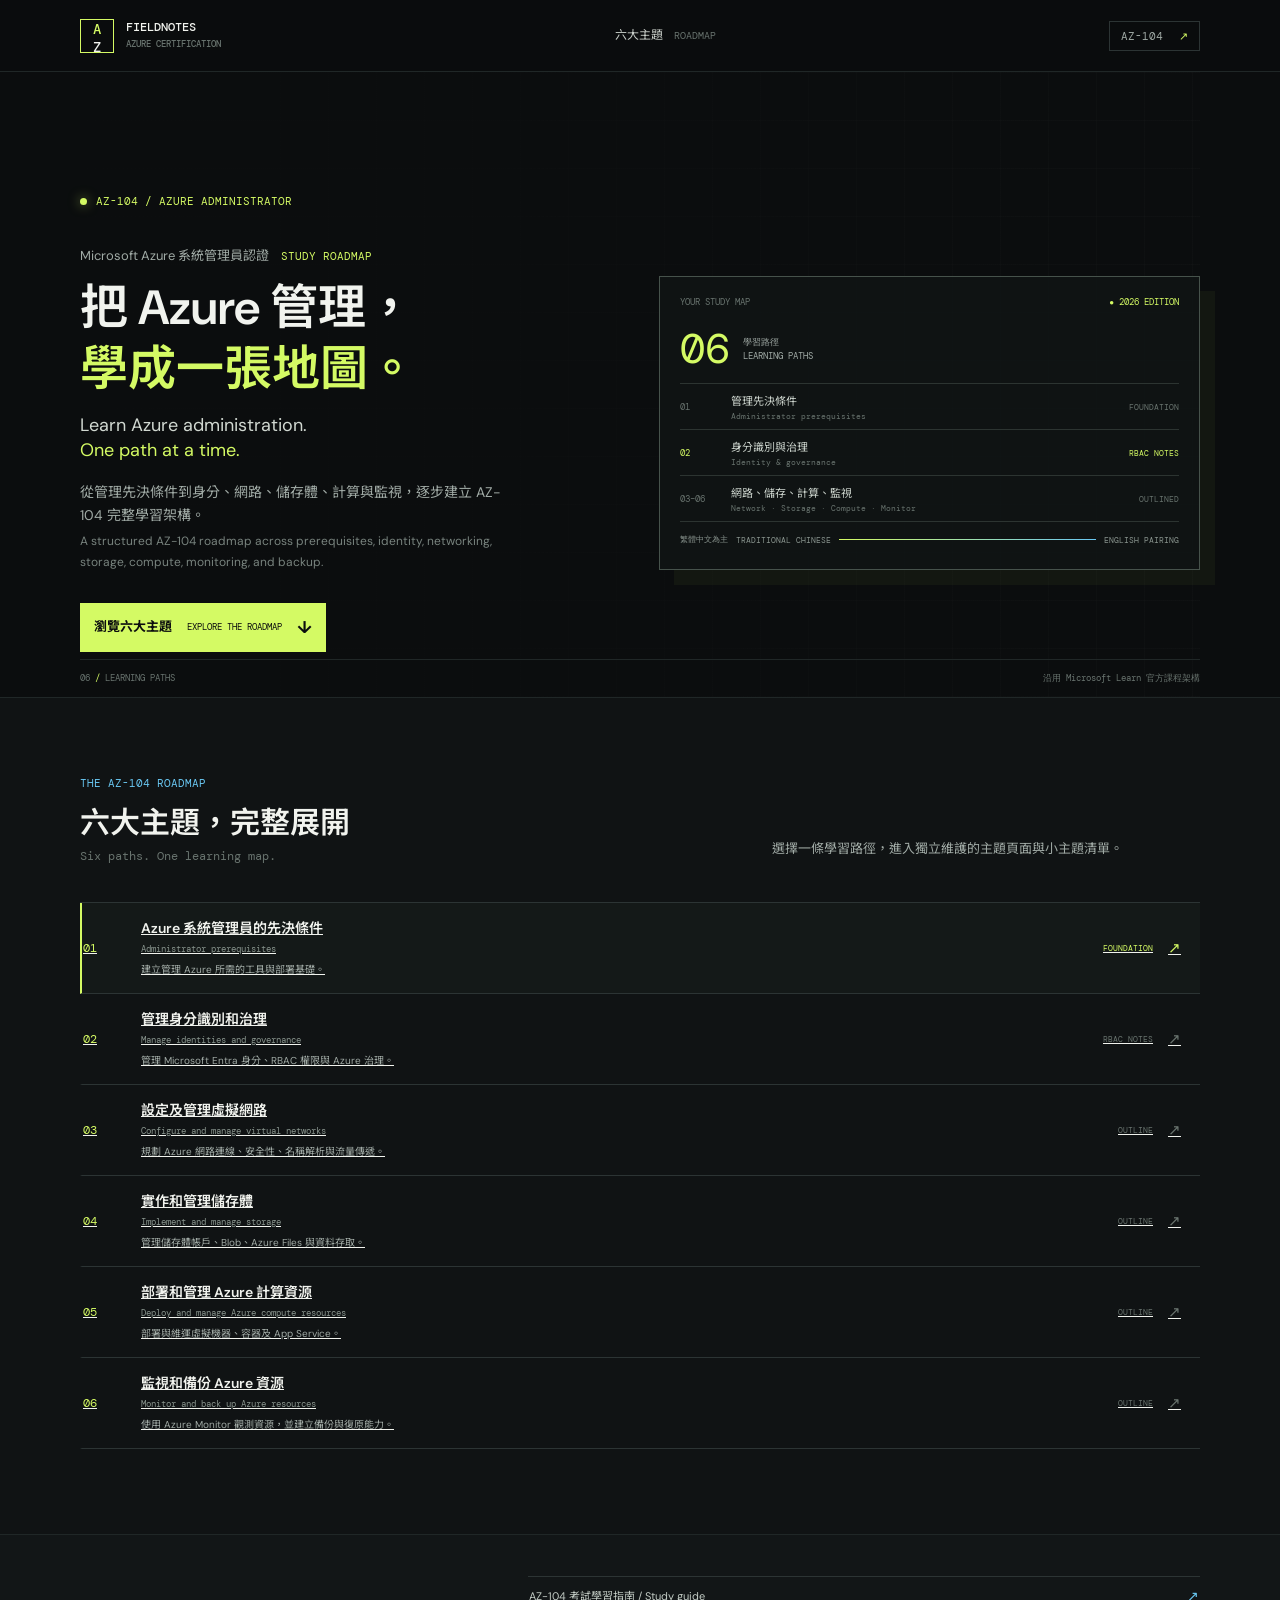
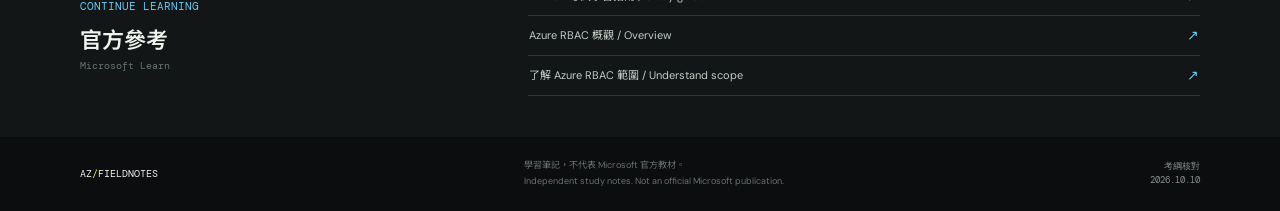
==== commit 129fe51a: "Update AZ-104 Fieldnotes: Enhance README, refactor topic navigation, and add content for new topics " ====
--- a/index.html
+++ b/index.html
@@ -21,7 +21,6 @@
       </a>
       <nav class="top-nav" aria-label="主要導覽">
         <a href="#curriculum">六大主題 <span>ROADMAP</span></a>
-        <a href="#topic-content">學習內容 <span>STUDY</span></a>
       </nav>
       <a class="top-exam" href="https://learn.microsoft.com/zh-tw/credentials/certifications/exams/az-104/" target="_blank" rel="noreferrer">
         AZ-104 <span aria-hidden="true">↗</span>
@@ -57,33 +56,33 @@
         <div class="wrap">
           <div class="section-heading curriculum-heading">
             <div><p class="section-index">THE AZ-104 ROADMAP</p><h2 id="curriculum-title">六大主題，完整展開<span>Six paths. One learning map.</span></h2></div>
-            <p class="section-intro">先建立完整範圍，再逐章補上觀念、操作筆記與練習題。小主題依 Microsoft Learn 路徑整理，細節會分階段補齊。</p>
-          </div>
-
-          <div class="topic-tabs" role="tablist" aria-label="AZ-104 六大學習主題">
-            <button class="topic-tab is-active" id="topic-tab-prerequisites" type="button" role="tab" aria-selected="true" aria-controls="panel-prerequisites" tabindex="0" data-topic-target="panel-prerequisites">
+            <p class="section-intro">選擇一條學習路徑，進入獨立維護的主題頁面與小主題清單。</p>
+          </div>
+
+          <nav class="topic-tabs" aria-label="AZ-104 六大學習主題">
+            <a class="topic-tab is-active" href="topics/prerequisites/">
               <span class="topic-tab-number">01</span><span class="topic-tab-copy"><strong>Azure 系統管理員的先決條件</strong><small>Administrator prerequisites</small><span>建立管理 Azure 所需的工具與部署基礎。</span></span><span class="topic-tab-state">FOUNDATION</span><span class="topic-tab-arrow" aria-hidden="true">↗</span>
-            </button>
-            <button class="topic-tab" id="topic-tab-identity" type="button" role="tab" aria-selected="false" aria-controls="panel-identity" tabindex="-1" data-topic-target="panel-identity">
+            </a>
+            <a class="topic-tab" href="topics/identity-governance/">
               <span class="topic-tab-number">02</span><span class="topic-tab-copy"><strong>管理身分識別和治理</strong><small>Manage identities and governance</small><span>管理 Microsoft Entra 身分、RBAC 權限與 Azure 治理。</span></span><span class="topic-tab-state">RBAC NOTES</span><span class="topic-tab-arrow" aria-hidden="true">↗</span>
-            </button>
-            <button class="topic-tab" id="topic-tab-networking" type="button" role="tab" aria-selected="false" aria-controls="panel-networking" tabindex="-1" data-topic-target="panel-networking">
+            </a>
+            <a class="topic-tab" href="topics/networking/">
               <span class="topic-tab-number">03</span><span class="topic-tab-copy"><strong>設定及管理虛擬網路</strong><small>Configure and manage virtual networks</small><span>規劃 Azure 網路連線、安全性、名稱解析與流量傳遞。</span></span><span class="topic-tab-state">OUTLINE</span><span class="topic-tab-arrow" aria-hidden="true">↗</span>
-            </button>
-            <button class="topic-tab" id="topic-tab-storage" type="button" role="tab" aria-selected="false" aria-controls="panel-storage" tabindex="-1" data-topic-target="panel-storage">
+            </a>
+            <a class="topic-tab" href="topics/storage/">
               <span class="topic-tab-number">04</span><span class="topic-tab-copy"><strong>實作和管理儲存體</strong><small>Implement and manage storage</small><span>管理儲存體帳戶、Blob、Azure Files 與資料存取。</span></span><span class="topic-tab-state">OUTLINE</span><span class="topic-tab-arrow" aria-hidden="true">↗</span>
-            </button>
-            <button class="topic-tab" id="topic-tab-compute" type="button" role="tab" aria-selected="false" aria-controls="panel-compute" tabindex="-1" data-topic-target="panel-compute">
+            </a>
+            <a class="topic-tab" href="topics/compute/">
               <span class="topic-tab-number">05</span><span class="topic-tab-copy"><strong>部署和管理 Azure 計算資源</strong><small>Deploy and manage Azure compute resources</small><span>部署與維運虛擬機器、容器及 App Service。</span></span><span class="topic-tab-state">OUTLINE</span><span class="topic-tab-arrow" aria-hidden="true">↗</span>
-            </button>
-            <button class="topic-tab" id="topic-tab-monitor" type="button" role="tab" aria-selected="false" aria-controls="panel-monitor" tabindex="-1" data-topic-target="panel-monitor">
+            </a>
+            <a class="topic-tab" href="topics/monitor-backup/">
               <span class="topic-tab-number">06</span><span class="topic-tab-copy"><strong>監視和備份 Azure 資源</strong><small>Monitor and back up Azure resources</small><span>使用 Azure Monitor 觀測資源，並建立備份與復原能力。</span></span><span class="topic-tab-state">OUTLINE</span><span class="topic-tab-arrow" aria-hidden="true">↗</span>
-            </button>
-          </div>
-        </div>
-      </section>
-
-      <section class="topic-content" id="topic-content" aria-label="所選主題的學習內容">
+            </a>
+          </nav>
+        </div>
+      </section>
+
+      <section class="topic-content" id="topic-content" aria-label="舊版主題內容" hidden>
         <article class="topic-panel" id="panel-prerequisites" role="tabpanel" aria-labelledby="topic-tab-prerequisites">
           <div class="wrap">
             <header class="topic-panel-header"><div><p class="section-index">PATH 01 · FOUNDATION</p><h2>Azure 系統管理員的先決條件<span>Administrator prerequisites</span></h2></div><p>從日常管理工具到基礎架構部署，補齊進入 Azure 系統管理工作的必要起點。</p></header>
